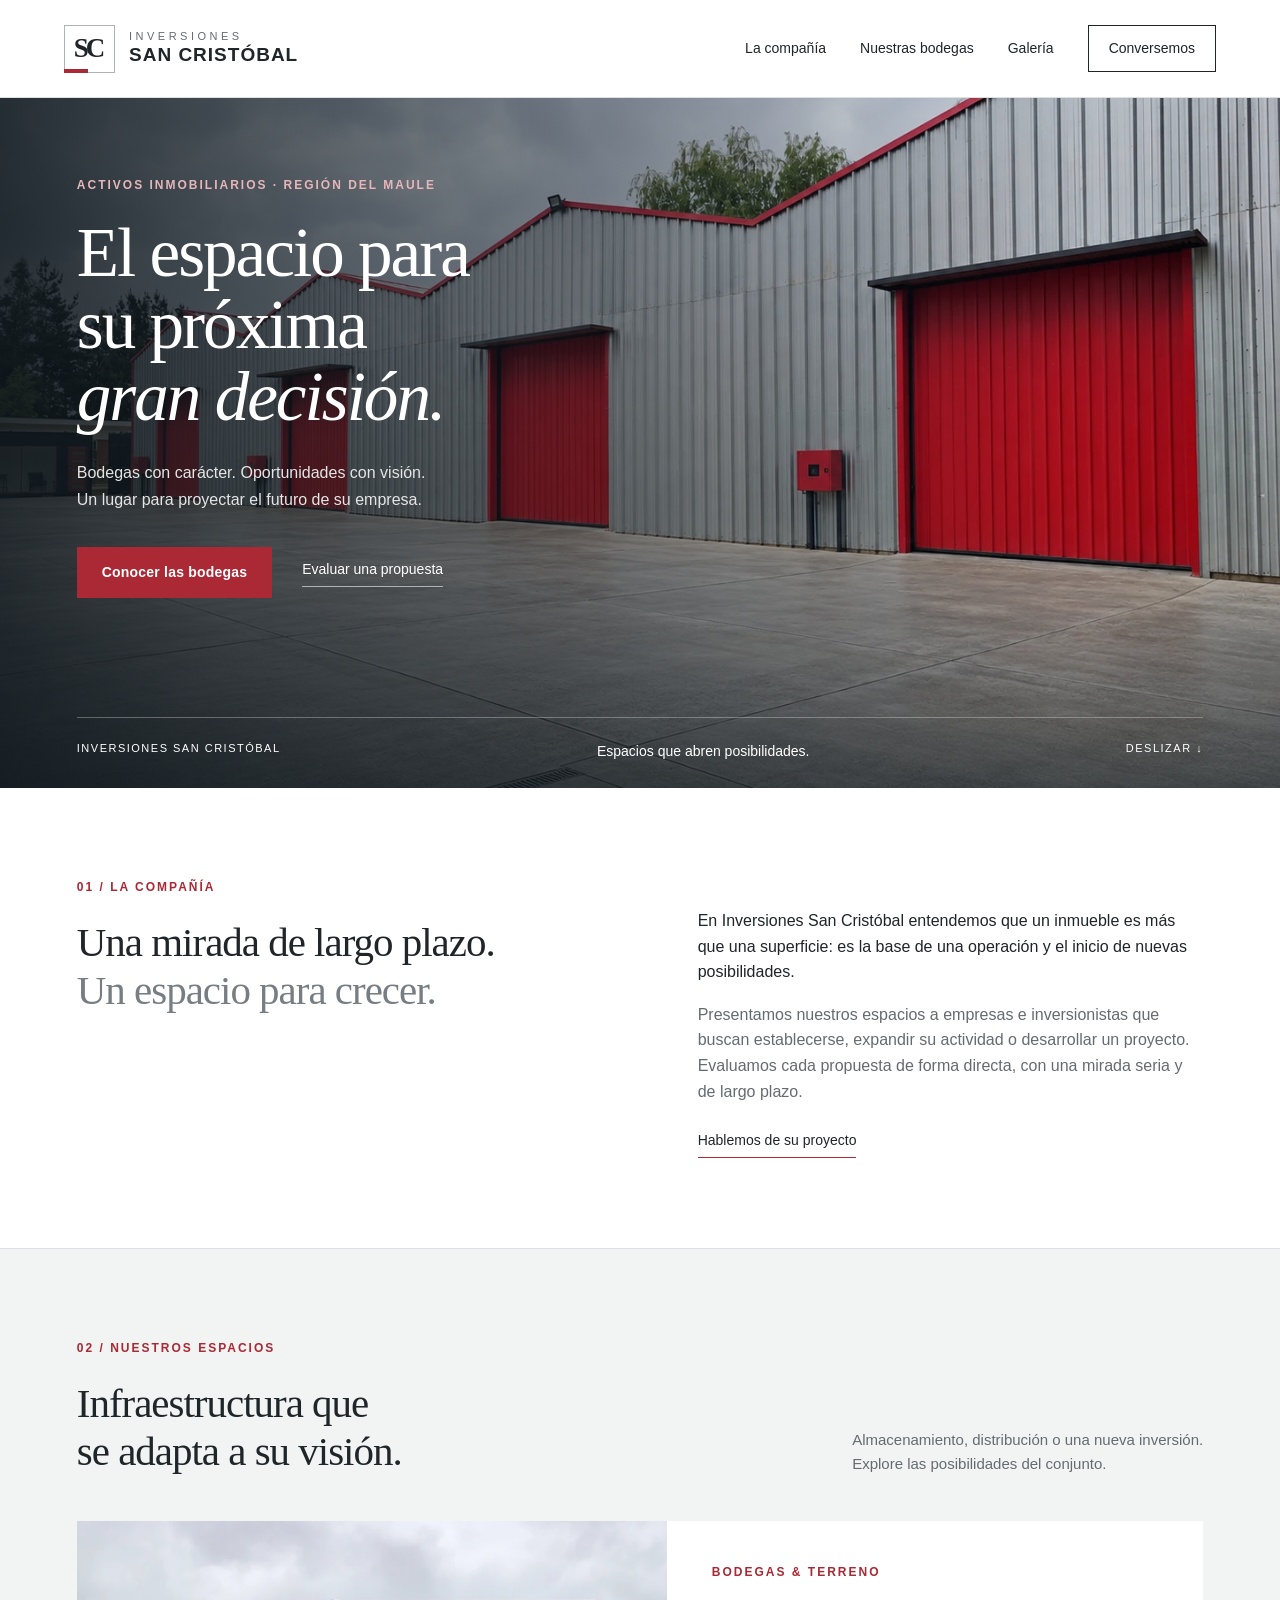
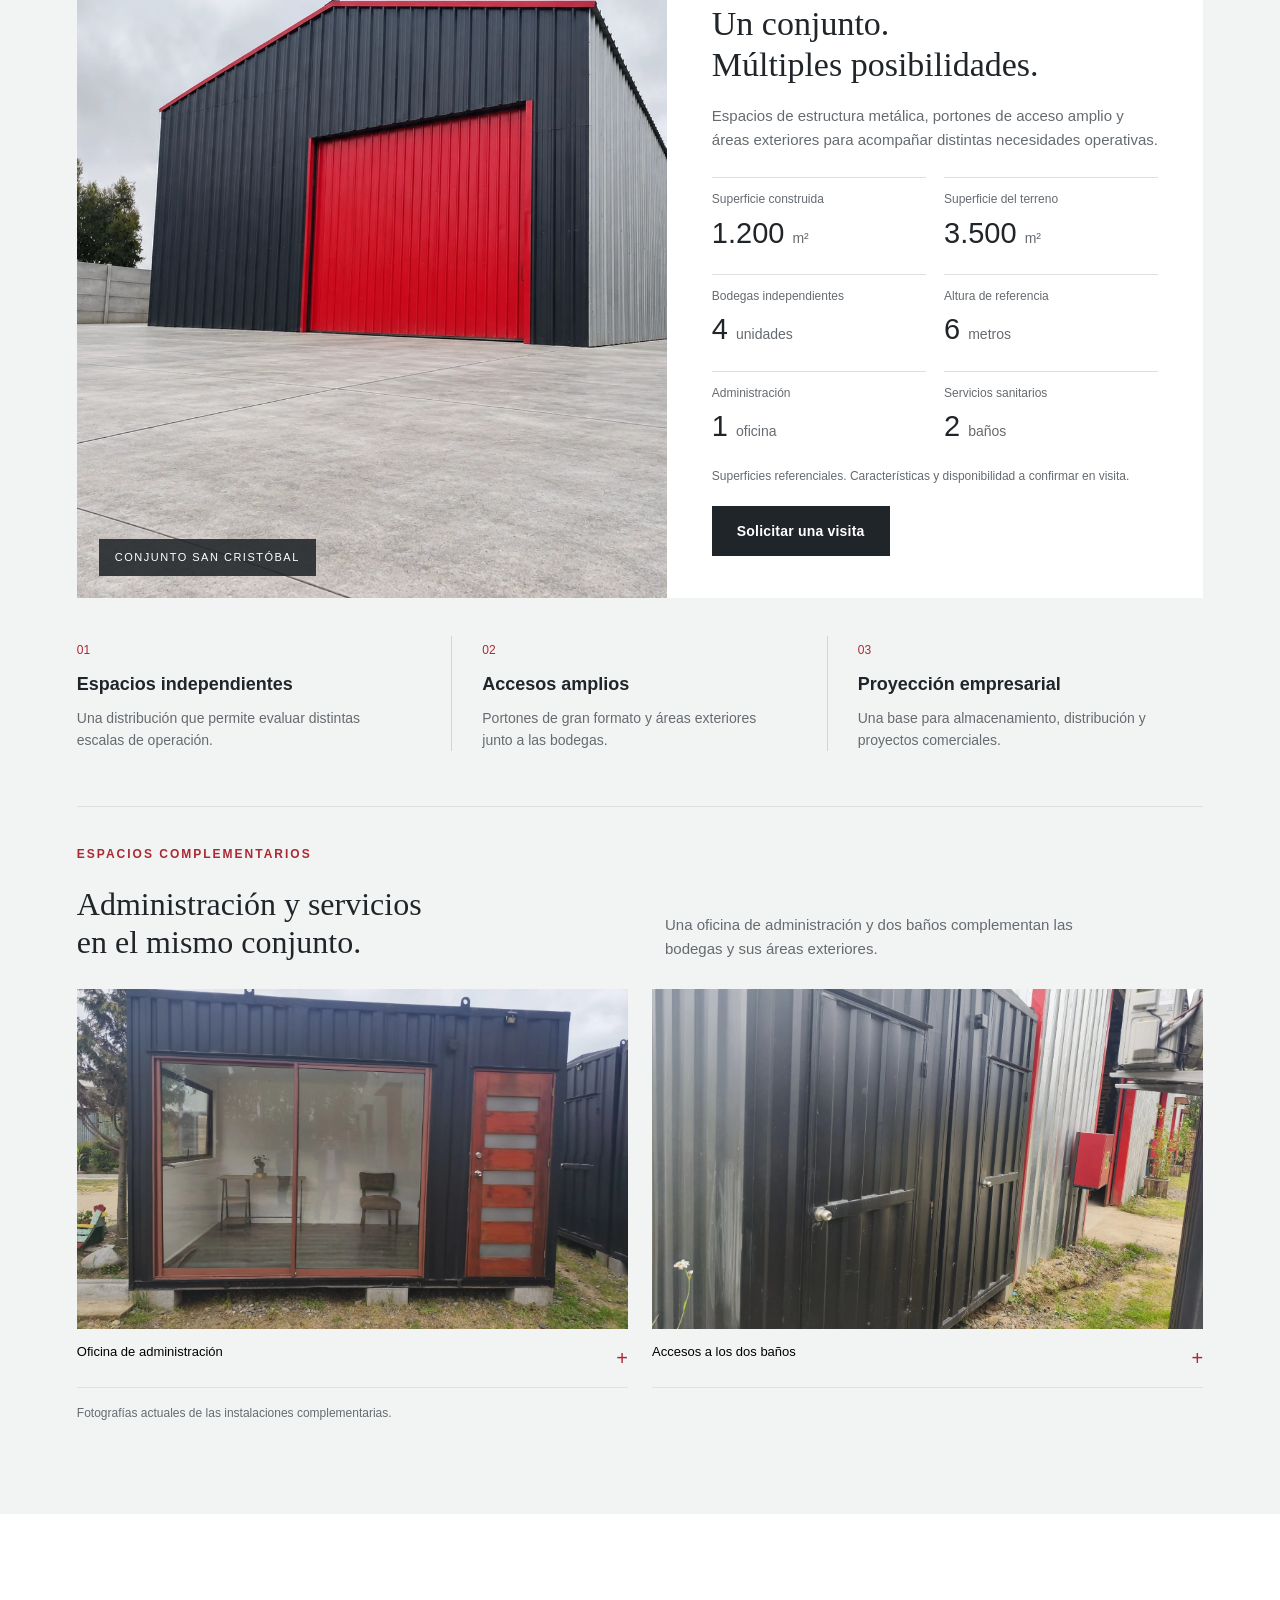
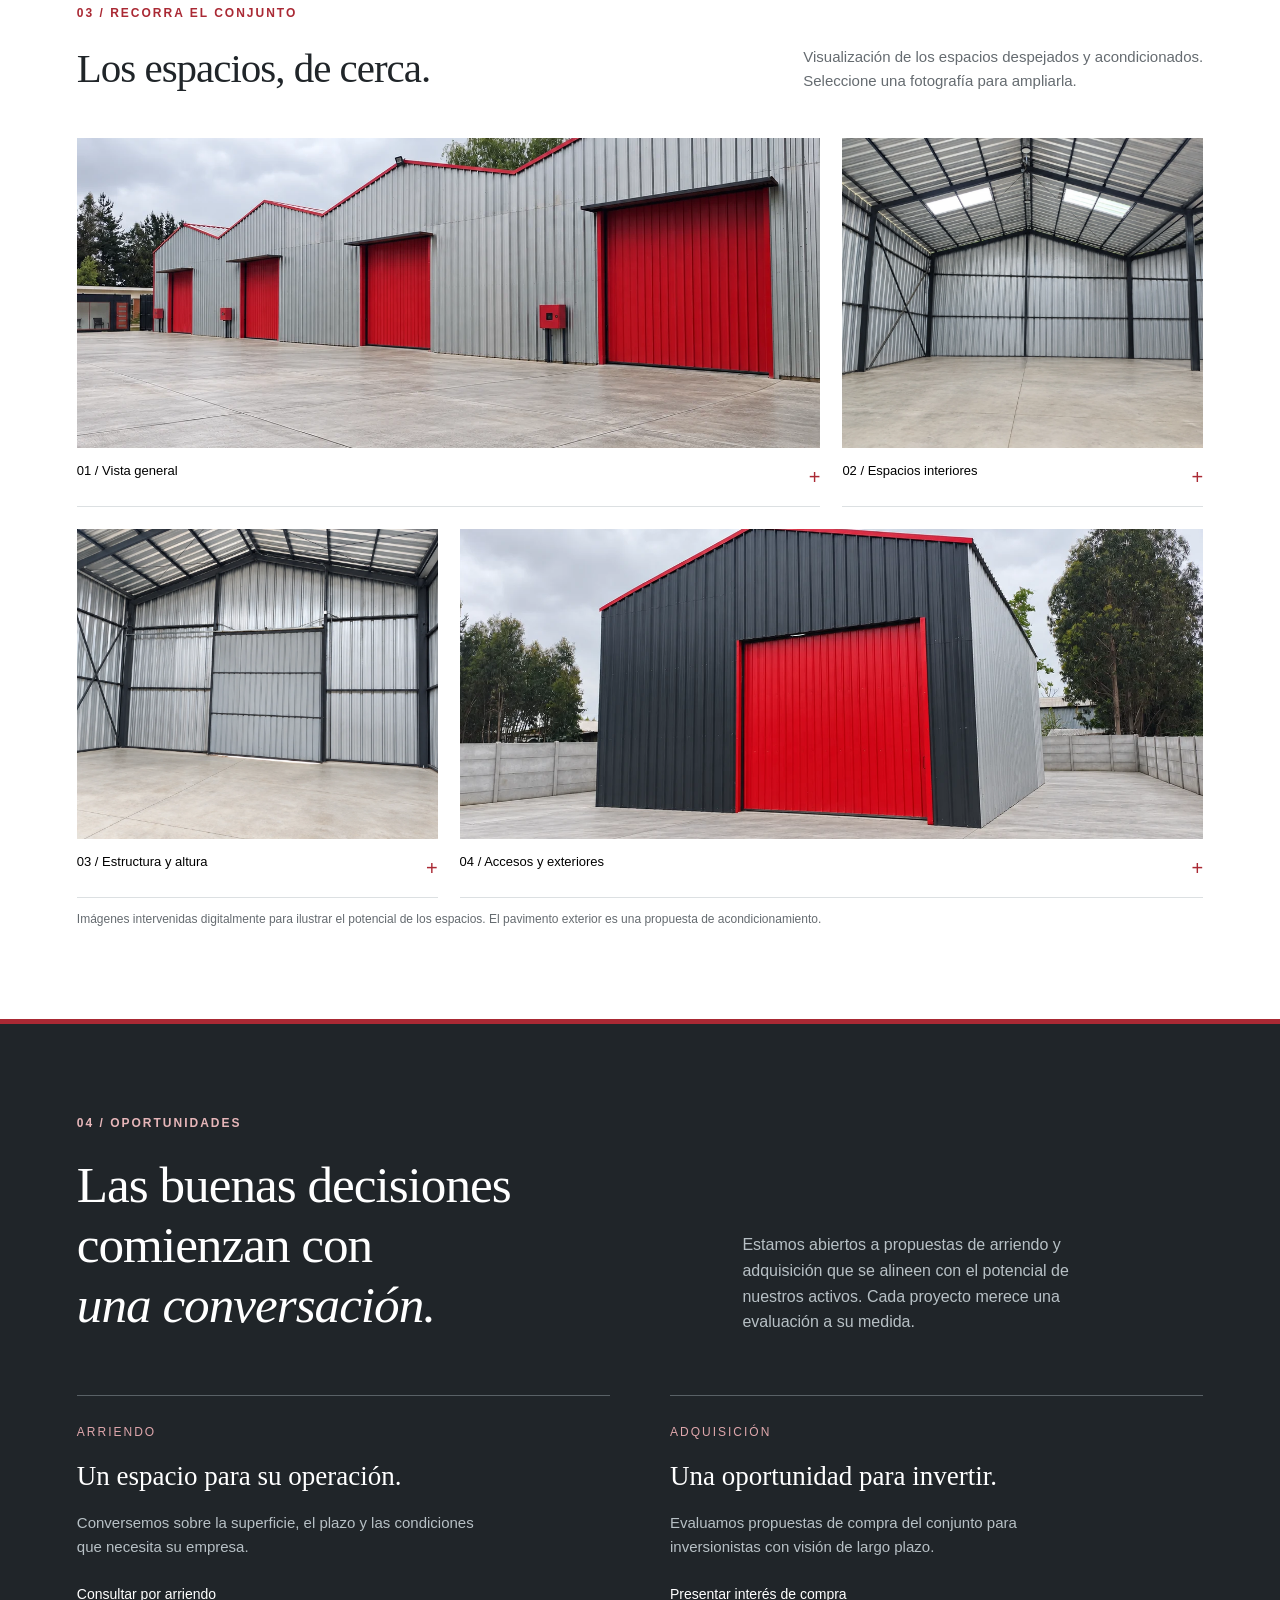
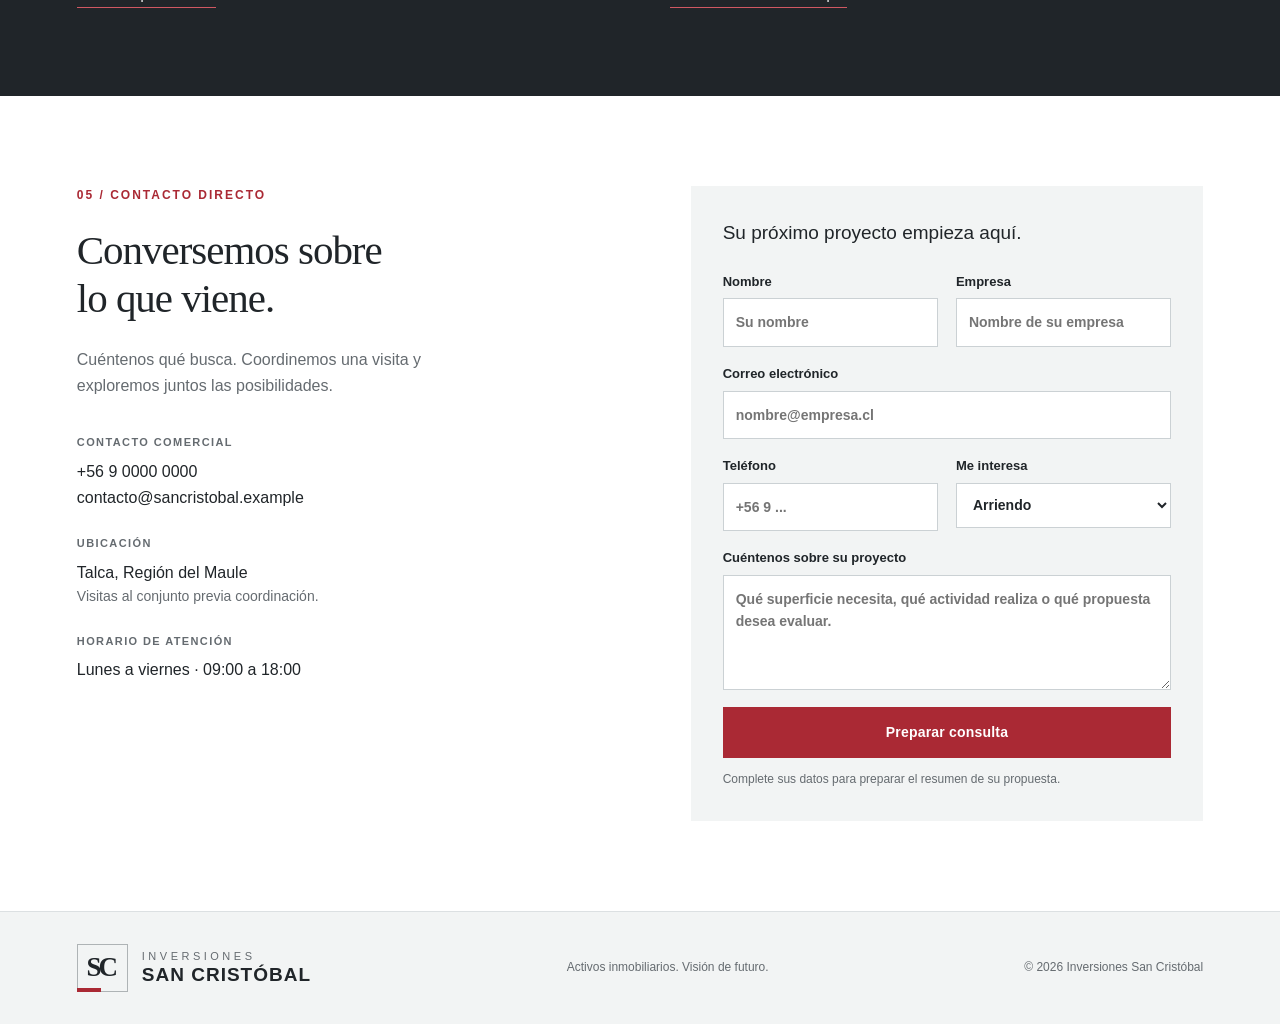
==== index.html @ d2ed6453 "Publicar demo corporativa con bodegas, oficina y baños" ====
<!doctype html>
<html lang="es"><head><meta charset="utf-8"><meta name="viewport" content="width=device-width,initial-scale=1"><title>Inversiones San Cristóbal | Bodegas y activos inmobiliarios</title><meta name="description" content="Espacios para empresas con visión de futuro. Conozca las bodegas de Inversiones San Cristóbal y conversemos sobre su próximo proyecto."><meta name="theme-color" content="#202529"><link rel="icon" type="image/svg+xml" href="data:image/svg+xml,%3Csvg xmlns='http://www.w3.org/2000/svg' viewBox='0 0 32 32'%3E%3Crect width='32' height='32' fill='%23202529'/%3E%3Cpath d='M7 24V11h6v13m6 0V7h6v17' fill='none' stroke='%23bc343e' stroke-width='3'/%3E%3C/svg%3E"><link rel="stylesheet" href="style.css"></head>
<body>
<header><a class="brand" href="#inicio" aria-label="Inversiones San Cristóbal, inicio"><span class="monogram" aria-hidden="true">SC<span></span></span><span class="brand-text"><small>INVERSIONES</small><strong>SAN CRISTÓBAL</strong></span></a><nav aria-label="Navegación principal" id="navigation"><a href="#nosotros">La compañía</a><a href="#bodegas">Nuestras bodegas</a><a href="#galeria">Galería</a><a class="nav-contact" href="#contacto">Conversemos</a></nav><button id="menu" class="menu" aria-expanded="false" aria-controls="navigation" aria-label="Abrir menú">Menú <span>☰</span></button></header>
<main>
<section class="hero" id="inicio"><img class="hero-img" src="assets/229619-acondicionada.webp" alt="Conjunto de bodegas metálicas con amplios portones rojos"><div class="hero-shade"></div><div class="hero-content"><span class="eyebrow light">ACTIVOS INMOBILIARIOS · REGIÓN DEL MAULE</span><h1>El espacio para<br>su próxima<br><em>gran decisión.</em></h1><p>Bodegas con carácter. Oportunidades con visión.<br>Un lugar para proyectar el futuro de su empresa.</p><div class="hero-actions"><a class="button red" href="#bodegas">Conocer las bodegas</a><a class="text-link" href="#contacto">Evaluar una propuesta</a></div></div><div class="hero-bottom"><span>INVERSIONES SAN CRISTÓBAL</span><span>Espacios que abren posibilidades.</span><a href="#nosotros" aria-label="Descubrir la compañía">DESLIZAR ↓</a></div></section>
<section class="intro section" id="nosotros"><div><span class="eyebrow">01 / LA COMPAÑÍA</span><h2>Una mirada de largo plazo.<br><span>Un espacio para crecer.</span></h2></div><div class="intro-copy"><p>En Inversiones San Cristóbal entendemos que un inmueble es más que una superficie: es la base de una operación y el inicio de nuevas posibilidades.</p><p>Presentamos nuestros espacios a empresas e inversionistas que buscan establecerse, expandir su actividad o desarrollar un proyecto. Evaluamos cada propuesta de forma directa, con una mirada seria y de largo plazo.</p><a class="underlined" href="#contacto">Hablemos de su proyecto</a></div></section>
<section class="property section" id="bodegas"><div class="section-top"><div><span class="eyebrow">02 / NUESTROS ESPACIOS</span><h2>Infraestructura que<br>se adapta a su visión.</h2></div><p>Almacenamiento, distribución o una nueva inversión.<br>Explore las posibilidades del conjunto.</p></div><div class="property-layout"><div class="property-photo"><img src="assets/229628-acondicionada.webp" alt="Fachada de bodega independiente con portón rojo" loading="lazy"><span class="photo-tag">CONJUNTO SAN CRISTÓBAL</span></div><div class="property-info"><span class="eyebrow">BODEGAS & TERRENO</span><h3>Un conjunto.<br>Múltiples posibilidades.</h3><p>Espacios de estructura metálica, portones de acceso amplio y áreas exteriores para acompañar distintas necesidades operativas.</p><dl class="specs"><div><dt>Superficie construida</dt><dd>1.200 <small>m²</small></dd></div><div><dt>Superficie del terreno</dt><dd>3.500 <small>m²</small></dd></div><div><dt>Bodegas independientes</dt><dd>4 <small>unidades</small></dd></div><div><dt>Altura de referencia</dt><dd>6 <small>metros</small></dd></div><div><dt>Administración</dt><dd>1 <small>oficina</small></dd></div><div><dt>Servicios sanitarios</dt><dd>2 <small>baños</small></dd></div></dl><p class="fine">Superficies referenciales. Características y disponibilidad a confirmar en visita.</p><a class="button dark" href="#contacto">Solicitar una visita</a></div></div><div class="features"><article><span>01</span><h3>Espacios independientes</h3><p>Una distribución que permite evaluar distintas escalas de operación.</p></article><article><span>02</span><h3>Accesos amplios</h3><p>Portones de gran formato y áreas exteriores junto a las bodegas.</p></article><article><span>03</span><h3>Proyección empresarial</h3><p>Una base para almacenamiento, distribución y proyectos comerciales.</p></article></div><div class="amenities"><div class="amenities-heading"><span class="eyebrow">ESPACIOS COMPLEMENTARIOS</span><h3>Administración y servicios<br>en el mismo conjunto.</h3><p>Una oficina de administración y dos baños complementan las bodegas y sus áreas exteriores.</p></div><div class="amenities-photos"><button class="gallery-item" data-image="oficina-frente" data-caption="Oficina de administración · fotografía actual" aria-label="Ampliar oficina de administración"><img src="assets/oficina-frente.webp" alt="Oficina de administración con frente vidriado y puerta de madera" loading="lazy"><span>Oficina de administración <b>+</b></span></button><button class="gallery-item" data-image="banos-accesos" data-caption="Accesos exteriores a los dos baños · fotografía actual" aria-label="Ampliar accesos a los dos baños"><img src="assets/banos-accesos.webp" alt="Dos puertas de acceso exterior a los baños del conjunto" loading="lazy"><span>Accesos a los dos baños <b>+</b></span></button></div><p class="form-note">Fotografías actuales de las instalaciones complementarias.</p></div></section>
<section class="gallery section" id="galeria"><div class="section-top"><div><span class="eyebrow">03 / RECORRA EL CONJUNTO</span><h2>Los espacios, de cerca.</h2></div><p>Visualización de los espacios despejados y acondicionados.<br>Seleccione una fotografía para ampliarla.</p></div><div class="gallery-grid"><button class="gallery-item wide" data-image="229619" data-caption="Vista general del conjunto" aria-label="Ampliar vista general"><img src="assets/229619-acondicionada.webp" alt="Vista general de las bodegas y su área exterior" loading="lazy"><span>01 / Vista general <b>+</b></span></button><button class="gallery-item" data-image="229610" data-caption="Interior de una bodega" aria-label="Ampliar interior"><img src="assets/229610-acondicionada.webp" alt="Interior de bodega con estructura metálica y piso de hormigón" loading="lazy"><span>02 / Espacios interiores <b>+</b></span></button><button class="gallery-item" data-image="229638" data-caption="Estructura y capacidad interior" aria-label="Ampliar estructura"><img src="assets/229638-acondicionada.webp" alt="Altura y estructura del interior de una bodega" loading="lazy"><span>03 / Estructura y altura <b>+</b></span></button><button class="gallery-item wide" data-image="229626" data-caption="Bodega independiente y su acceso" aria-label="Ampliar fachada"><img src="assets/229626-acondicionada.webp" alt="Bodega independiente con revestimiento grafito y portón rojo" loading="lazy"><span>04 / Accesos y exteriores <b>+</b></span></button></div><p class="form-note">Imágenes intervenidas digitalmente para ilustrar el potencial de los espacios. El pavimento exterior es una propuesta de acondicionamiento.</p></section>
<section class="opportunities section"><span class="eyebrow light">04 / OPORTUNIDADES</span><div class="opportunity-heading"><h2>Las buenas decisiones<br>comienzan con<br><em>una conversación.</em></h2><p>Estamos abiertos a propuestas de arriendo y adquisición que se alineen con el potencial de nuestros activos. Cada proyecto merece una evaluación a su medida.</p></div><div class="paths"><article><span>ARRIENDO</span><h3>Un espacio para su operación.</h3><p>Conversemos sobre la superficie, el plazo y las condiciones que necesita su empresa.</p><a href="#contacto" data-interest="Arriendo">Consultar por arriendo</a></article><article><span>ADQUISICIÓN</span><h3>Una oportunidad para invertir.</h3><p>Evaluamos propuestas de compra del conjunto para inversionistas con visión de largo plazo.</p><a href="#contacto" data-interest="Compra">Presentar interés de compra</a></article></div></section>
<section class="contact section" id="contacto"><div class="contact-copy"><span class="eyebrow">05 / CONTACTO DIRECTO</span><h2>Conversemos sobre<br>lo que viene.</h2><p>Cuéntenos qué busca. Coordinemos una visita y exploremos juntos las posibilidades.</p><div class="contact-details"><div><span>CONTACTO COMERCIAL</span><strong>+56 9 0000 0000</strong><strong>contacto@sancristobal.example</strong></div><div><span>UBICACIÓN</span><strong>Talca, Región del Maule</strong><p>Visitas al conjunto previa coordinación.</p></div><div><span>HORARIO DE ATENCIÓN</span><strong>Lunes a viernes · 09:00 a 18:00</strong></div></div></div><form id="contact-form"><h3>Su próximo proyecto empieza aquí.</h3><div class="field-row"><label>Nombre<input name="nombre" autocomplete="name" placeholder="Su nombre" required></label><label>Empresa<input name="empresa" autocomplete="organization" placeholder="Nombre de su empresa"></label></div><label>Correo electrónico<input type="email" name="correo" autocomplete="email" placeholder="nombre@empresa.cl" required></label><div class="field-row"><label>Teléfono<input name="telefono" type="tel" autocomplete="tel" placeholder="+56 9 ..."></label><label>Me interesa<select name="interes" id="interest"><option>Arriendo</option><option>Compra</option><option>Coordinar una visita</option><option>Otra consulta</option></select></label></div><label>Cuéntenos sobre su proyecto<textarea name="mensaje" rows="4" placeholder="Qué superficie necesita, qué actividad realiza o qué propuesta desea evaluar." required></textarea></label><button class="button red" type="submit">Preparar consulta</button><p class="form-note">Complete sus datos para preparar el resumen de su propuesta.</p></form></section>
</main>
<footer><a class="brand" href="#inicio"><span class="monogram" aria-hidden="true">SC<span></span></span><span class="brand-text"><small>INVERSIONES</small><strong>SAN CRISTÓBAL</strong></span></a><p>Activos inmobiliarios. Visión de futuro.</p><span>© 2026 Inversiones San Cristóbal</span></footer>
<dialog id="lightbox" class="lightbox"><button class="close" aria-label="Cerrar fotografía">×</button><img alt=""><div class="lightbox-bar"><button id="prev" aria-label="Fotografía anterior">Anterior</button><p></p><button id="next" aria-label="Fotografía siguiente">Siguiente</button></div></dialog>
<dialog id="proposal" class="proposal"><button class="close" aria-label="Cerrar resumen">×</button><span class="eyebrow">RESUMEN DE CONSULTA</span><h2>Su propuesta,<br>lista para revisar.</h2><pre id="summary"></pre><p>Esta es una demostración. La consulta no se ha enviado y los datos de contacto son de muestra.</p><button class="button dark" id="copy">Copiar resumen</button><span id="copy-status" role="status"></span></dialog>
<script src="app.js"></script></body></html>
---- style.css ----
:root{--ink:#202529;--muted:#656b70;--red:#aa2934;--line:#dce0e2;--paper:#f2f4f4;--white:#fff}*{box-sizing:border-box}html{scroll-behavior:smooth;scroll-padding-top:95px}body{margin:0;color:var(--ink);font-family:Arial,Helvetica,sans-serif;font-size:16px;line-height:1.6}a{color:inherit;text-decoration:none}button,input,select,textarea{font:inherit}button,a,input,textarea,select{-webkit-tap-highlight-color:transparent}button{cursor:pointer}a:focus-visible,button:focus-visible{outline:3px solid #d64a55;outline-offset:5px}header{height:98px;padding:0 5%;display:flex;align-items:center;justify-content:space-between;background:white;border-bottom:1px solid var(--line)}.brand{display:flex;align-items:center;gap:14px;width:max-content}.monogram{position:relative;display:flex;align-items:center;justify-content:center;width:51px;height:48px;font-family:Georgia,serif;font-size:27px;font-weight:bold;letter-spacing:-3px;border:1px solid #aeb3b5;padding-right:3px}.monogram span{position:absolute;bottom:-1px;left:-1px;height:4px;width:24px;background:var(--red)}.brand-text{display:flex;flex-direction:column;line-height:1.3}.brand-text small{font-size:11px;letter-spacing:3.5px;color:var(--muted)}.brand-text strong{font-size:19px;letter-spacing:1px}nav{display:flex;align-items:center;gap:34px;font-size:14px}nav a:hover{color:var(--red)}.nav-contact{border:1px solid var(--ink);padding:11px 20px}.menu{display:none}.hero{height:690px;position:relative;color:white;isolation:isolate;overflow:hidden}.hero-img{position:absolute;inset:0;width:100%;height:100%;object-fit:cover;object-position:50% 55%;z-index:-3}.hero-shade{position:absolute;inset:0;background:linear-gradient(90deg,rgba(14,22,27,.88),rgba(14,22,27,.5) 44%,rgba(14,22,27,.08) 83%),linear-gradient(0deg,rgba(14,22,27,.65),transparent 35%);z-index:-2}.hero-content{padding:78px 6%}.eyebrow{display:block;font-size:12px;letter-spacing:2px;font-weight:700;color:var(--red);margin-bottom:22px}.eyebrow.light{color:#e6b6b9}h1,h2,h3,p{margin:0}h1{font-family:Georgia,'Times New Roman',serif;font-size:clamp(48px,5.4vw,79px);font-weight:400;letter-spacing:-2px;line-height:1.04}h1 em,h2 em{font-weight:400;font-style:italic}h1 em{color:#fff} .hero-content p{margin-top:26px;color:#e4e5e5;line-height:1.7}.hero-actions{display:flex;align-items:center;gap:30px;margin-top:34px}.button{display:inline-flex;align-items:center;justify-content:center;padding:14px 25px;min-height:50px;font-size:14px;font-weight:600;letter-spacing:.2px;border:0;transition:background .2s}.red{background:var(--red);color:white}.red:hover{background:#89212b}.dark{background:var(--ink);color:white}.dark:hover{background:#3c454a}.text-link{font-size:14px;border-bottom:1px solid #afb1b2;padding-bottom:5px}.hero-bottom{position:absolute;bottom:26px;left:6%;right:6%;display:flex;justify-content:space-between;gap:20px;padding-top:22px;border-top:1px solid #ffffff4a;font-size:11px;letter-spacing:1.5px}.hero-bottom span:nth-child(2){font-size:14px;letter-spacing:0}.section{padding:90px 6%}h2{font-family:Georgia,'Times New Roman',serif;font-weight:400;font-size:clamp(33px,3.2vw,49px);line-height:1.17;letter-spacing:-1px}h2 span{color:#777e83}.intro{display:grid;grid-template-columns:1.05fr 1fr;gap:8%;border-bottom:1px solid var(--line)}.intro-copy{padding-top:30px}.intro-copy p+p{margin-top:17px;color:var(--muted)}.underlined{display:inline-block;border-bottom:1px solid var(--red);margin-top:25px;font-size:14px;padding-bottom:5px}.property{background:var(--paper)}.section-top{display:flex;justify-content:space-between;gap:35px;align-items:end;margin-bottom:45px}.section-top>p{font-size:15px;color:var(--muted)}.property-layout{display:grid;grid-template-columns:1.1fr 1fr;background:white}.property-photo{position:relative;min-height:565px}.property-photo img{height:100%;width:100%;position:absolute;object-fit:cover;object-position:58% center}.photo-tag{position:absolute;bottom:22px;left:22px;background:#202529df;color:white;font-size:11px;letter-spacing:1.5px;padding:10px 16px}.property-info{padding:42px 45px}.property-info h3{font-family:Georgia,serif;font-size:34px;line-height:1.2;font-weight:400}.property-info>p{font-size:15px;color:var(--muted);margin-top:19px}.specs{display:grid;grid-template-columns:1fr 1fr;gap:21px 18px;margin:25px 0 0}.specs div{border-top:1px solid var(--line);padding-top:12px}.specs dt{font-size:12px;color:var(--muted)}.specs dd{margin:3px 0 0;font-size:29px;font-weight:400;line-height:1.4}.specs small{font-size:14px;color:var(--muted)}.property-info .fine{font-size:12px;margin:20px 0}.features{display:grid;grid-template-columns:repeat(3,1fr);margin-top:38px}.features article{padding:0 30px;border-right:1px solid #cfd4d6}.features article:first-child{padding-left:0}.features article:last-child{border:0}.features span{font-size:12px;color:var(--red)}.features h3{font-size:18px;margin:8px 0}.features p{color:var(--muted);font-size:14px;max-width:300px}.gallery-grid{display:grid;grid-template-columns:1fr 1fr 1fr;gap:22px}.gallery-item{border:0;background:none;padding:0;text-align:left;min-width:0}.gallery-item.wide{grid-column:span 2}.gallery-item img{width:100%;height:310px;object-fit:cover;display:block;transition:filter .25s}.gallery-item:hover img{filter:brightness(.84)}.gallery-item span{display:flex;justify-content:space-between;padding:13px 0;border-bottom:1px solid var(--line);font-size:13px}.gallery-item b{font-size:20px;color:var(--red);font-weight:400}.opportunities{background:var(--ink);color:white;border-top:5px solid var(--red)}.opportunity-heading{display:grid;grid-template-columns:1.2fr 1fr;gap:10%;align-items:end}.opportunity-heading>p{color:#b7c0c5;max-width:390px}.opportunity-heading h2{font-size:clamp(37px,4vw,57px)}.paths{display:grid;grid-template-columns:1fr 1fr;gap:60px;margin-top:60px}.paths article{border-top:1px solid #596166;padding-top:22px}.paths span{font-size:12px;letter-spacing:2px;color:#dfa7ac}.paths h3{font-family:Georgia,serif;font-weight:400;font-size:27px;margin-top:12px}.paths p{font-size:15px;color:#b7c0c5;max-width:420px;margin:12px 0 22px}.paths a{font-size:14px;border-bottom:1px solid #cf5862;padding-bottom:5px}.contact{display:grid;grid-template-columns:1fr 1fr;gap:9%}.contact-copy>p{color:var(--muted);margin-top:24px;max-width:350px}.contact-details{margin-top:36px;display:grid;gap:25px}.contact-details span{display:block;font-size:11px;font-weight:600;letter-spacing:1.4px;color:var(--muted);margin-bottom:7px}.contact-details strong{display:block;font-size:16px;font-weight:500;overflow-wrap:anywhere}.contact-details p{font-size:14px;color:var(--muted)}form{padding:32px;background:var(--paper);align-self:start}form h3{font-size:19px;font-weight:500;margin-bottom:23px}.field-row{display:grid;grid-template-columns:1fr 1fr;gap:18px}label{display:block;font-size:13px;font-weight:600;margin-bottom:17px}input,select,textarea{display:block;width:100%;padding:12px;margin-top:6px;border:1px solid #cbd1d4;border-radius:0;background:white;color:var(--ink);font-size:14px;min-height:45px}textarea{resize:vertical}input:focus,textarea:focus,select:focus{outline:2px solid var(--red);outline-offset:1px}form .button{width:100%}.form-note{font-size:12px;color:var(--muted);margin-top:12px}footer{background:var(--paper);padding:32px 6%;display:flex;align-items:center;justify-content:space-between;gap:25px;border-top:1px solid var(--line)}footer p,footer>span{font-size:12px;color:var(--muted)}dialog{border:0;padding:0;max-width:90vw;max-height:90dvh}dialog::backdrop{background:#10171be8}.close{position:absolute;top:12px;right:12px;background:white;border:0;width:44px;height:44px;font-size:30px;line-height:1;z-index:2}.lightbox{background:var(--ink);color:white;width:1050px}.lightbox>img{display:block;width:100%;height:min(70dvh,750px);object-fit:contain}.lightbox-bar{display:flex;justify-content:space-between;align-items:center;padding:14px 20px;gap:15px}.lightbox-bar button{background:transparent;border:1px solid #7e8589;color:white;font-size:14px;padding:9px 14px}.lightbox-bar p{font-size:14px;text-align:center}.proposal{width:600px;padding:40px}.proposal h2{font-size:34px}.proposal pre{white-space:pre-wrap;overflow-wrap:anywhere;font-family:inherit;font-size:15px;background:var(--paper);padding:18px;max-height:32dvh;overflow:auto}.proposal>p{font-size:14px;color:var(--muted);margin-bottom:20px}.proposal #copy-status{display:block;font-size:14px;margin-top:10px}@media(min-width:1700px){.section{padding-left:max(6%,calc((100vw - 1500px)/2));padding-right:max(6%,calc((100vw - 1500px)/2))}}@media(max-width:950px){header{height:82px}nav{gap:19px}nav a{font-size:12px}.hero{height:650px}.property-info{padding:30px}.contact{gap:5%}form{padding:25px}footer{flex-wrap:wrap}.brand-text strong{font-size:17px}.property-photo{min-height:600px}}@media(max-width:700px){html{scroll-padding-top:70px}header{height:78px;padding:0 6%;position:relative;z-index:10}.monogram{width:40px;height:40px;font-size:23px}.brand{gap:10px}.brand-text small{font-size:9px;letter-spacing:2.7px}.brand-text strong{font-size:14px;letter-spacing:.7px}.menu{display:block;border:0;background:none;font-size:12px;padding:12px 0 12px 12px}.menu span{font-size:18px;margin-left:6px}nav{display:none;position:absolute;top:78px;left:0;right:0;background:white;box-shadow:0 15px 30px #0002;padding:22px 6%;flex-direction:column;align-items:stretch;gap:14px}nav.open{display:flex}nav a{font-size:15px;padding:8px 0}nav .nav-contact{text-align:center;padding:10px}.hero{height:640px}.hero-content{padding-top:65px}.hero-img{object-position:64% center}.hero-shade{background:linear-gradient(90deg,#111a20d9,#111a2070),linear-gradient(0deg,#111a20bd,transparent 40%)}h1{font-size:52px;letter-spacing:-1.5px}.hero .eyebrow{font-size:10px;letter-spacing:1.3px}.hero-content p{font-size:15px;max-width:290px}.hero-actions{flex-direction:column;align-items:flex-start;gap:22px;margin-top:28px}.hero-bottom{bottom:21px;align-items:center}.hero-bottom span:first-child{font-size:9px;letter-spacing:1px}.hero-bottom span:nth-child(2){display:none}.hero-bottom a{font-size:9px}.section{padding:58px 6%}.eyebrow{font-size:10px;letter-spacing:1.5px;margin-bottom:18px}h2{font-size:34px}.intro{grid-template-columns:1fr;gap:15px}.intro-copy{padding-top:10px}.section-top{display:block;margin-bottom:30px}.section-top>p{margin-top:20px;font-size:14px}.property-layout{grid-template-columns:1fr}.property-photo{min-height:340px}.property-info{padding:29px 24px}.property-info h3{font-size:31px}.features{grid-template-columns:1fr;gap:22px;margin-top:29px}.features article,.features article:first-child{border-right:0;border-bottom:1px solid var(--line);padding:0 0 20px}.features p{max-width:none}.gallery-grid{grid-template-columns:1fr 1fr;gap:20px 14px}.gallery-item.wide{grid-column:span 2}.gallery-item img{height:210px}.gallery-item.wide img{height:260px}.gallery-item span{font-size:11px;align-items:center}.opportunity-heading{grid-template-columns:1fr;gap:25px}.opportunity-heading h2{font-size:40px}.opportunity-heading>p{font-size:15px}.paths{grid-template-columns:1fr;gap:30px;margin-top:36px}.paths h3{font-size:25px}.contact{grid-template-columns:1fr;gap:35px}.contact-copy>p{max-width:none}form{padding:24px 20px}.field-row{grid-template-columns:1fr;gap:0}footer{display:block;padding:30px 6%}footer p{margin:22px 0 8px}.lightbox-bar{padding:12px 10px;gap:10px}.lightbox-bar p{font-size:11px}.lightbox-bar button{font-size:12px;padding:8px}.proposal{padding:30px 22px}.proposal h2{font-size:28px}}@media(prefers-reduced-motion:reduce){html{scroll-behavior:auto}*{transition:none!important}}

.amenities{margin-top:55px;border-top:1px solid var(--line);padding-top:38px}.amenities-heading{display:grid;grid-template-columns:1fr 1fr;gap:12px 50px;align-items:end}.amenities-heading .eyebrow{grid-column:1/-1;margin-bottom:8px}.amenities-heading h3{font-family:Georgia,serif;font-size:32px;line-height:1.2;font-weight:400}.amenities-heading p{color:var(--muted);font-size:15px;max-width:420px}.amenities-photos{display:grid;grid-template-columns:1fr 1fr;gap:24px;margin-top:28px}.amenities-photos img{height:340px;object-position:center}.amenities .form-note{margin-top:16px}@media(max-width:700px){.amenities{margin-top:34px;padding-top:28px}.amenities-heading{grid-template-columns:1fr;gap:16px}.amenities-heading h3{font-size:29px}.amenities-photos{grid-template-columns:1fr;gap:24px}.amenities-photos img{height:260px}}
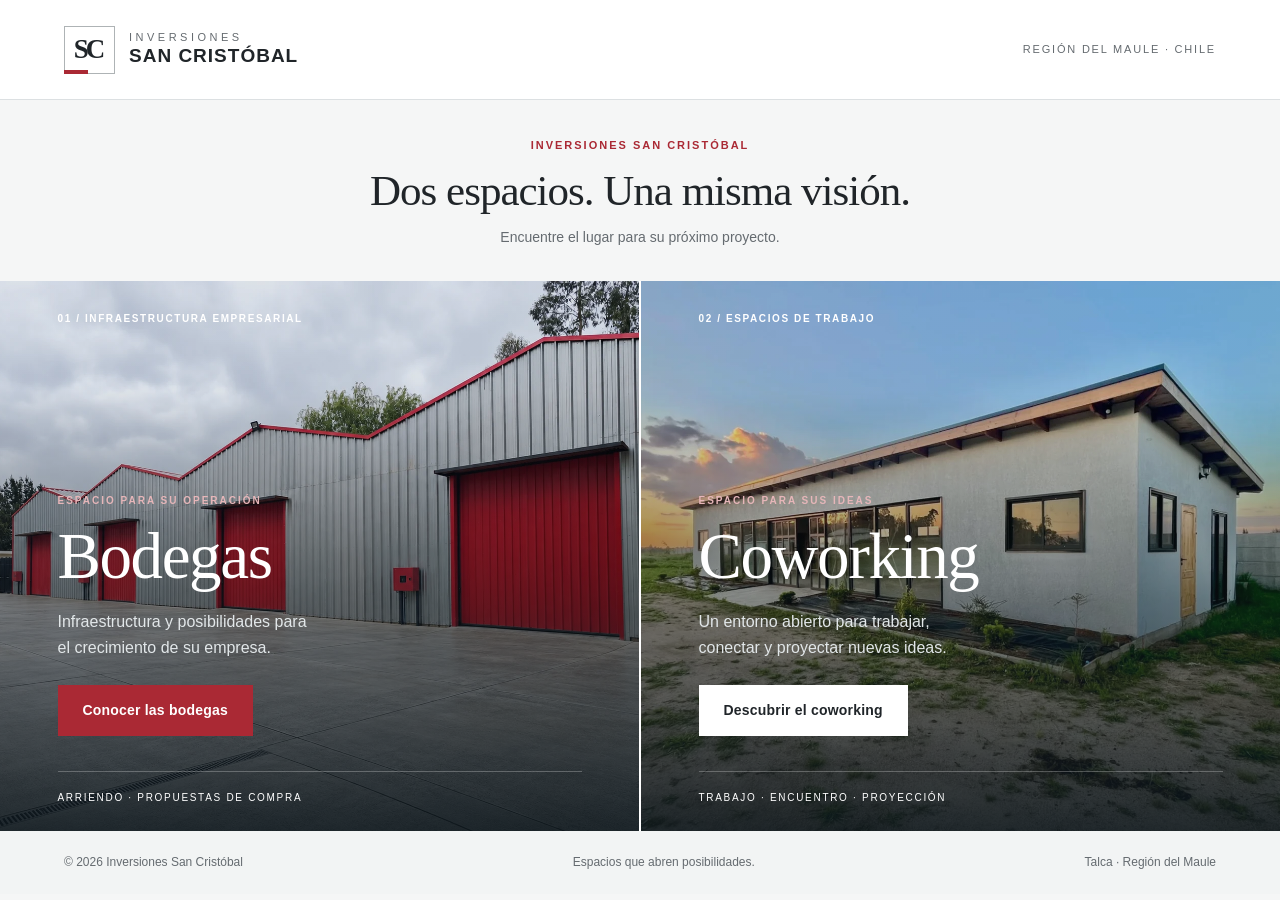
==== commit c9595357: "Añadir portada corporativa dividida y página de coworking" ====
--- a/index.html
+++ b/index.html
@@ -1,16 +1 @@
-<!doctype html>
-<html lang="es"><head><meta charset="utf-8"><meta name="viewport" content="width=device-width,initial-scale=1"><title>Inversiones San Cristóbal | Bodegas y activos inmobiliarios</title><meta name="description" content="Espacios para empresas con visión de futuro. Conozca las bodegas de Inversiones San Cristóbal y conversemos sobre su próximo proyecto."><meta name="theme-color" content="#202529"><link rel="icon" type="image/svg+xml" href="data:image/svg+xml,%3Csvg xmlns='http://www.w3.org/2000/svg' viewBox='0 0 32 32'%3E%3Crect width='32' height='32' fill='%23202529'/%3E%3Cpath d='M7 24V11h6v13m6 0V7h6v17' fill='none' stroke='%23bc343e' stroke-width='3'/%3E%3C/svg%3E"><link rel="stylesheet" href="style.css"></head>
-<body>
-<header><a class="brand" href="#inicio" aria-label="Inversiones San Cristóbal, inicio"><span class="monogram" aria-hidden="true">SC<span></span></span><span class="brand-text"><small>INVERSIONES</small><strong>SAN CRISTÓBAL</strong></span></a><nav aria-label="Navegación principal" id="navigation"><a href="#nosotros">La compañía</a><a href="#bodegas">Nuestras bodegas</a><a href="#galeria">Galería</a><a class="nav-contact" href="#contacto">Conversemos</a></nav><button id="menu" class="menu" aria-expanded="false" aria-controls="navigation" aria-label="Abrir menú">Menú <span>☰</span></button></header>
-<main>
-<section class="hero" id="inicio"><img class="hero-img" src="assets/229619-acondicionada.webp" alt="Conjunto de bodegas metálicas con amplios portones rojos"><div class="hero-shade"></div><div class="hero-content"><span class="eyebrow light">ACTIVOS INMOBILIARIOS · REGIÓN DEL MAULE</span><h1>El espacio para<br>su próxima<br><em>gran decisión.</em></h1><p>Bodegas con carácter. Oportunidades con visión.<br>Un lugar para proyectar el futuro de su empresa.</p><div class="hero-actions"><a class="button red" href="#bodegas">Conocer las bodegas</a><a class="text-link" href="#contacto">Evaluar una propuesta</a></div></div><div class="hero-bottom"><span>INVERSIONES SAN CRISTÓBAL</span><span>Espacios que abren posibilidades.</span><a href="#nosotros" aria-label="Descubrir la compañía">DESLIZAR ↓</a></div></section>
-<section class="intro section" id="nosotros"><div><span class="eyebrow">01 / LA COMPAÑÍA</span><h2>Una mirada de largo plazo.<br><span>Un espacio para crecer.</span></h2></div><div class="intro-copy"><p>En Inversiones San Cristóbal entendemos que un inmueble es más que una superficie: es la base de una operación y el inicio de nuevas posibilidades.</p><p>Presentamos nuestros espacios a empresas e inversionistas que buscan establecerse, expandir su actividad o desarrollar un proyecto. Evaluamos cada propuesta de forma directa, con una mirada seria y de largo plazo.</p><a class="underlined" href="#contacto">Hablemos de su proyecto</a></div></section>
-<section class="property section" id="bodegas"><div class="section-top"><div><span class="eyebrow">02 / NUESTROS ESPACIOS</span><h2>Infraestructura que<br>se adapta a su visión.</h2></div><p>Almacenamiento, distribución o una nueva inversión.<br>Explore las posibilidades del conjunto.</p></div><div class="property-layout"><div class="property-photo"><img src="assets/229628-acondicionada.webp" alt="Fachada de bodega independiente con portón rojo" loading="lazy"><span class="photo-tag">CONJUNTO SAN CRISTÓBAL</span></div><div class="property-info"><span class="eyebrow">BODEGAS & TERRENO</span><h3>Un conjunto.<br>Múltiples posibilidades.</h3><p>Espacios de estructura metálica, portones de acceso amplio y áreas exteriores para acompañar distintas necesidades operativas.</p><dl class="specs"><div><dt>Superficie construida</dt><dd>1.200 <small>m²</small></dd></div><div><dt>Superficie del terreno</dt><dd>3.500 <small>m²</small></dd></div><div><dt>Bodegas independientes</dt><dd>4 <small>unidades</small></dd></div><div><dt>Altura de referencia</dt><dd>6 <small>metros</small></dd></div><div><dt>Administración</dt><dd>1 <small>oficina</small></dd></div><div><dt>Servicios sanitarios</dt><dd>2 <small>baños</small></dd></div></dl><p class="fine">Superficies referenciales. Características y disponibilidad a confirmar en visita.</p><a class="button dark" href="#contacto">Solicitar una visita</a></div></div><div class="features"><article><span>01</span><h3>Espacios independientes</h3><p>Una distribución que permite evaluar distintas escalas de operación.</p></article><article><span>02</span><h3>Accesos amplios</h3><p>Portones de gran formato y áreas exteriores junto a las bodegas.</p></article><article><span>03</span><h3>Proyección empresarial</h3><p>Una base para almacenamiento, distribución y proyectos comerciales.</p></article></div><div class="amenities"><div class="amenities-heading"><span class="eyebrow">ESPACIOS COMPLEMENTARIOS</span><h3>Administración y servicios<br>en el mismo conjunto.</h3><p>Una oficina de administración y dos baños complementan las bodegas y sus áreas exteriores.</p></div><div class="amenities-photos"><button class="gallery-item" data-image="oficina-frente" data-caption="Oficina de administración · fotografía actual" aria-label="Ampliar oficina de administración"><img src="assets/oficina-frente.webp" alt="Oficina de administración con frente vidriado y puerta de madera" loading="lazy"><span>Oficina de administración <b>+</b></span></button><button class="gallery-item" data-image="banos-accesos" data-caption="Accesos exteriores a los dos baños · fotografía actual" aria-label="Ampliar accesos a los dos baños"><img src="assets/banos-accesos.webp" alt="Dos puertas de acceso exterior a los baños del conjunto" loading="lazy"><span>Accesos a los dos baños <b>+</b></span></button></div><p class="form-note">Fotografías actuales de las instalaciones complementarias.</p></div></section>
-<section class="gallery section" id="galeria"><div class="section-top"><div><span class="eyebrow">03 / RECORRA EL CONJUNTO</span><h2>Los espacios, de cerca.</h2></div><p>Visualización de los espacios despejados y acondicionados.<br>Seleccione una fotografía para ampliarla.</p></div><div class="gallery-grid"><button class="gallery-item wide" data-image="229619" data-caption="Vista general del conjunto" aria-label="Ampliar vista general"><img src="assets/229619-acondicionada.webp" alt="Vista general de las bodegas y su área exterior" loading="lazy"><span>01 / Vista general <b>+</b></span></button><button class="gallery-item" data-image="229610" data-caption="Interior de una bodega" aria-label="Ampliar interior"><img src="assets/229610-acondicionada.webp" alt="Interior de bodega con estructura metálica y piso de hormigón" loading="lazy"><span>02 / Espacios interiores <b>+</b></span></button><button class="gallery-item" data-image="229638" data-caption="Estructura y capacidad interior" aria-label="Ampliar estructura"><img src="assets/229638-acondicionada.webp" alt="Altura y estructura del interior de una bodega" loading="lazy"><span>03 / Estructura y altura <b>+</b></span></button><button class="gallery-item wide" data-image="229626" data-caption="Bodega independiente y su acceso" aria-label="Ampliar fachada"><img src="assets/229626-acondicionada.webp" alt="Bodega independiente con revestimiento grafito y portón rojo" loading="lazy"><span>04 / Accesos y exteriores <b>+</b></span></button></div><p class="form-note">Imágenes intervenidas digitalmente para ilustrar el potencial de los espacios. El pavimento exterior es una propuesta de acondicionamiento.</p></section>
-<section class="opportunities section"><span class="eyebrow light">04 / OPORTUNIDADES</span><div class="opportunity-heading"><h2>Las buenas decisiones<br>comienzan con<br><em>una conversación.</em></h2><p>Estamos abiertos a propuestas de arriendo y adquisición que se alineen con el potencial de nuestros activos. Cada proyecto merece una evaluación a su medida.</p></div><div class="paths"><article><span>ARRIENDO</span><h3>Un espacio para su operación.</h3><p>Conversemos sobre la superficie, el plazo y las condiciones que necesita su empresa.</p><a href="#contacto" data-interest="Arriendo">Consultar por arriendo</a></article><article><span>ADQUISICIÓN</span><h3>Una oportunidad para invertir.</h3><p>Evaluamos propuestas de compra del conjunto para inversionistas con visión de largo plazo.</p><a href="#contacto" data-interest="Compra">Presentar interés de compra</a></article></div></section>
-<section class="contact section" id="contacto"><div class="contact-copy"><span class="eyebrow">05 / CONTACTO DIRECTO</span><h2>Conversemos sobre<br>lo que viene.</h2><p>Cuéntenos qué busca. Coordinemos una visita y exploremos juntos las posibilidades.</p><div class="contact-details"><div><span>CONTACTO COMERCIAL</span><strong>+56 9 0000 0000</strong><strong>contacto@sancristobal.example</strong></div><div><span>UBICACIÓN</span><strong>Talca, Región del Maule</strong><p>Visitas al conjunto previa coordinación.</p></div><div><span>HORARIO DE ATENCIÓN</span><strong>Lunes a viernes · 09:00 a 18:00</strong></div></div></div><form id="contact-form"><h3>Su próximo proyecto empieza aquí.</h3><div class="field-row"><label>Nombre<input name="nombre" autocomplete="name" placeholder="Su nombre" required></label><label>Empresa<input name="empresa" autocomplete="organization" placeholder="Nombre de su empresa"></label></div><label>Correo electrónico<input type="email" name="correo" autocomplete="email" placeholder="nombre@empresa.cl" required></label><div class="field-row"><label>Teléfono<input name="telefono" type="tel" autocomplete="tel" placeholder="+56 9 ..."></label><label>Me interesa<select name="interes" id="interest"><option>Arriendo</option><option>Compra</option><option>Coordinar una visita</option><option>Otra consulta</option></select></label></div><label>Cuéntenos sobre su proyecto<textarea name="mensaje" rows="4" placeholder="Qué superficie necesita, qué actividad realiza o qué propuesta desea evaluar." required></textarea></label><button class="button red" type="submit">Preparar consulta</button><p class="form-note">Complete sus datos para preparar el resumen de su propuesta.</p></form></section>
-</main>
-<footer><a class="brand" href="#inicio"><span class="monogram" aria-hidden="true">SC<span></span></span><span class="brand-text"><small>INVERSIONES</small><strong>SAN CRISTÓBAL</strong></span></a><p>Activos inmobiliarios. Visión de futuro.</p><span>© 2026 Inversiones San Cristóbal</span></footer>
-<dialog id="lightbox" class="lightbox"><button class="close" aria-label="Cerrar fotografía">×</button><img alt=""><div class="lightbox-bar"><button id="prev" aria-label="Fotografía anterior">Anterior</button><p></p><button id="next" aria-label="Fotografía siguiente">Siguiente</button></div></dialog>
-<dialog id="proposal" class="proposal"><button class="close" aria-label="Cerrar resumen">×</button><span class="eyebrow">RESUMEN DE CONSULTA</span><h2>Su propuesta,<br>lista para revisar.</h2><pre id="summary"></pre><p>Esta es una demostración. La consulta no se ha enviado y los datos de contacto son de muestra.</p><button class="button dark" id="copy">Copiar resumen</button><span id="copy-status" role="status"></span></dialog>
-<script src="app.js"></script></body></html>
+<!doctype html><html lang="es"><head><meta charset="utf-8"><meta name="viewport" content="width=device-width,initial-scale=1"><title>Inversiones San Cristóbal | Bodegas & Coworking</title><meta name="description" content="Dos espacios, una visión. Conozca las bodegas y el coworking de Inversiones San Cristóbal."><link rel="icon" type="image/svg+xml" href="data:image/svg+xml,%3Csvg xmlns='http://www.w3.org/2000/svg' viewBox='0 0 32 32'%3E%3Crect width='32' height='32' fill='%23202529'/%3E%3Cpath d='M7 24V11h6v13m6 0V7h6v17' fill='none' stroke='%23bc343e' stroke-width='3'/%3E%3C/svg%3E"><link rel="stylesheet" href="style.css"></head><body class="portal-page"><header class="portal-header"><a class="brand" href="index.html" aria-label="Inversiones San Cristóbal, inicio"><span class="monogram" aria-hidden="true">SC<span></span></span><span class="brand-text"><small>INVERSIONES</small><strong>SAN CRISTÓBAL</strong></span></a><span class="portal-location">REGIÓN DEL MAULE · CHILE</span></header><main class="portal-main"><div class="portal-intro"><span class="eyebrow">INVERSIONES SAN CRISTÓBAL</span><h1>Dos espacios.<br class="mobile-only"> Una misma visión.</h1><p>Encuentre el lugar para su próximo proyecto.</p></div><div class="split-portal"><a class="portal-panel warehouse-panel" href="bodegas.html" aria-label="Conocer nuestras bodegas"><img src="assets/229619-acondicionada.webp" alt="Conjunto de bodegas con portones rojos"><div class="portal-panel-shade"></div><span class="portal-number">01 / INFRAESTRUCTURA EMPRESARIAL</span><div class="portal-panel-copy"><span class="eyebrow light">ESPACIO PARA SU OPERACIÓN</span><h2>Bodegas</h2><p>Infraestructura y posibilidades para<br>el crecimiento de su empresa.</p><span class="button red">Conocer las bodegas</span></div><span class="portal-bottom">ARRIENDO · PROPUESTAS DE COMPRA</span></a><a class="portal-panel cowork-panel" href="coworking.html" aria-label="Conocer nuestro coworking"><img src="assets/coworking-exterior.webp" alt="Edificio del coworking con ventanales y áreas verdes"><div class="portal-panel-shade"></div><span class="portal-number">02 / ESPACIOS DE TRABAJO</span><div class="portal-panel-copy"><span class="eyebrow light">ESPACIO PARA SUS IDEAS</span><h2>Coworking</h2><p>Un entorno abierto para trabajar,<br>conectar y proyectar nuevas ideas.</p><span class="button portal-cowork-button">Descubrir el coworking</span></div><span class="portal-bottom">TRABAJO · ENCUENTRO · PROYECCIÓN</span></a></div></main><footer class="portal-footer"><span>© 2026 Inversiones San Cristóbal</span><p>Espacios que abren posibilidades.</p><span>Talca · Región del Maule</span></footer></body></html>
--- a/style.css
+++ b/style.css
@@ -1,3 +1,6 @@
 :root{--ink:#202529;--muted:#656b70;--red:#aa2934;--line:#dce0e2;--paper:#f2f4f4;--white:#fff}*{box-sizing:border-box}html{scroll-behavior:smooth;scroll-padding-top:95px}body{margin:0;color:var(--ink);font-family:Arial,Helvetica,sans-serif;font-size:16px;line-height:1.6}a{color:inherit;text-decoration:none}button,input,select,textarea{font:inherit}button,a,input,textarea,select{-webkit-tap-highlight-color:transparent}button{cursor:pointer}a:focus-visible,button:focus-visible{outline:3px solid #d64a55;outline-offset:5px}header{height:98px;padding:0 5%;display:flex;align-items:center;justify-content:space-between;background:white;border-bottom:1px solid var(--line)}.brand{display:flex;align-items:center;gap:14px;width:max-content}.monogram{position:relative;display:flex;align-items:center;justify-content:center;width:51px;height:48px;font-family:Georgia,serif;font-size:27px;font-weight:bold;letter-spacing:-3px;border:1px solid #aeb3b5;padding-right:3px}.monogram span{position:absolute;bottom:-1px;left:-1px;height:4px;width:24px;background:var(--red)}.brand-text{display:flex;flex-direction:column;line-height:1.3}.brand-text small{font-size:11px;letter-spacing:3.5px;color:var(--muted)}.brand-text strong{font-size:19px;letter-spacing:1px}nav{display:flex;align-items:center;gap:34px;font-size:14px}nav a:hover{color:var(--red)}.nav-contact{border:1px solid var(--ink);padding:11px 20px}.menu{display:none}.hero{height:690px;position:relative;color:white;isolation:isolate;overflow:hidden}.hero-img{position:absolute;inset:0;width:100%;height:100%;object-fit:cover;object-position:50% 55%;z-index:-3}.hero-shade{position:absolute;inset:0;background:linear-gradient(90deg,rgba(14,22,27,.88),rgba(14,22,27,.5) 44%,rgba(14,22,27,.08) 83%),linear-gradient(0deg,rgba(14,22,27,.65),transparent 35%);z-index:-2}.hero-content{padding:78px 6%}.eyebrow{display:block;font-size:12px;letter-spacing:2px;font-weight:700;color:var(--red);margin-bottom:22px}.eyebrow.light{color:#e6b6b9}h1,h2,h3,p{margin:0}h1{font-family:Georgia,'Times New Roman',serif;font-size:clamp(48px,5.4vw,79px);font-weight:400;letter-spacing:-2px;line-height:1.04}h1 em,h2 em{font-weight:400;font-style:italic}h1 em{color:#fff} .hero-content p{margin-top:26px;color:#e4e5e5;line-height:1.7}.hero-actions{display:flex;align-items:center;gap:30px;margin-top:34px}.button{display:inline-flex;align-items:center;justify-content:center;padding:14px 25px;min-height:50px;font-size:14px;font-weight:600;letter-spacing:.2px;border:0;transition:background .2s}.red{background:var(--red);color:white}.red:hover{background:#89212b}.dark{background:var(--ink);color:white}.dark:hover{background:#3c454a}.text-link{font-size:14px;border-bottom:1px solid #afb1b2;padding-bottom:5px}.hero-bottom{position:absolute;bottom:26px;left:6%;right:6%;display:flex;justify-content:space-between;gap:20px;padding-top:22px;border-top:1px solid #ffffff4a;font-size:11px;letter-spacing:1.5px}.hero-bottom span:nth-child(2){font-size:14px;letter-spacing:0}.section{padding:90px 6%}h2{font-family:Georgia,'Times New Roman',serif;font-weight:400;font-size:clamp(33px,3.2vw,49px);line-height:1.17;letter-spacing:-1px}h2 span{color:#777e83}.intro{display:grid;grid-template-columns:1.05fr 1fr;gap:8%;border-bottom:1px solid var(--line)}.intro-copy{padding-top:30px}.intro-copy p+p{margin-top:17px;color:var(--muted)}.underlined{display:inline-block;border-bottom:1px solid var(--red);margin-top:25px;font-size:14px;padding-bottom:5px}.property{background:var(--paper)}.section-top{display:flex;justify-content:space-between;gap:35px;align-items:end;margin-bottom:45px}.section-top>p{font-size:15px;color:var(--muted)}.property-layout{display:grid;grid-template-columns:1.1fr 1fr;background:white}.property-photo{position:relative;min-height:565px}.property-photo img{height:100%;width:100%;position:absolute;object-fit:cover;object-position:58% center}.photo-tag{position:absolute;bottom:22px;left:22px;background:#202529df;color:white;font-size:11px;letter-spacing:1.5px;padding:10px 16px}.property-info{padding:42px 45px}.property-info h3{font-family:Georgia,serif;font-size:34px;line-height:1.2;font-weight:400}.property-info>p{font-size:15px;color:var(--muted);margin-top:19px}.specs{display:grid;grid-template-columns:1fr 1fr;gap:21px 18px;margin:25px 0 0}.specs div{border-top:1px solid var(--line);padding-top:12px}.specs dt{font-size:12px;color:var(--muted)}.specs dd{margin:3px 0 0;font-size:29px;font-weight:400;line-height:1.4}.specs small{font-size:14px;color:var(--muted)}.property-info .fine{font-size:12px;margin:20px 0}.features{display:grid;grid-template-columns:repeat(3,1fr);margin-top:38px}.features article{padding:0 30px;border-right:1px solid #cfd4d6}.features article:first-child{padding-left:0}.features article:last-child{border:0}.features span{font-size:12px;color:var(--red)}.features h3{font-size:18px;margin:8px 0}.features p{color:var(--muted);font-size:14px;max-width:300px}.gallery-grid{display:grid;grid-template-columns:1fr 1fr 1fr;gap:22px}.gallery-item{border:0;background:none;padding:0;text-align:left;min-width:0}.gallery-item.wide{grid-column:span 2}.gallery-item img{width:100%;height:310px;object-fit:cover;display:block;transition:filter .25s}.gallery-item:hover img{filter:brightness(.84)}.gallery-item span{display:flex;justify-content:space-between;padding:13px 0;border-bottom:1px solid var(--line);font-size:13px}.gallery-item b{font-size:20px;color:var(--red);font-weight:400}.opportunities{background:var(--ink);color:white;border-top:5px solid var(--red)}.opportunity-heading{display:grid;grid-template-columns:1.2fr 1fr;gap:10%;align-items:end}.opportunity-heading>p{color:#b7c0c5;max-width:390px}.opportunity-heading h2{font-size:clamp(37px,4vw,57px)}.paths{display:grid;grid-template-columns:1fr 1fr;gap:60px;margin-top:60px}.paths article{border-top:1px solid #596166;padding-top:22px}.paths span{font-size:12px;letter-spacing:2px;color:#dfa7ac}.paths h3{font-family:Georgia,serif;font-weight:400;font-size:27px;margin-top:12px}.paths p{font-size:15px;color:#b7c0c5;max-width:420px;margin:12px 0 22px}.paths a{font-size:14px;border-bottom:1px solid #cf5862;padding-bottom:5px}.contact{display:grid;grid-template-columns:1fr 1fr;gap:9%}.contact-copy>p{color:var(--muted);margin-top:24px;max-width:350px}.contact-details{margin-top:36px;display:grid;gap:25px}.contact-details span{display:block;font-size:11px;font-weight:600;letter-spacing:1.4px;color:var(--muted);margin-bottom:7px}.contact-details strong{display:block;font-size:16px;font-weight:500;overflow-wrap:anywhere}.contact-details p{font-size:14px;color:var(--muted)}form{padding:32px;background:var(--paper);align-self:start}form h3{font-size:19px;font-weight:500;margin-bottom:23px}.field-row{display:grid;grid-template-columns:1fr 1fr;gap:18px}label{display:block;font-size:13px;font-weight:600;margin-bottom:17px}input,select,textarea{display:block;width:100%;padding:12px;margin-top:6px;border:1px solid #cbd1d4;border-radius:0;background:white;color:var(--ink);font-size:14px;min-height:45px}textarea{resize:vertical}input:focus,textarea:focus,select:focus{outline:2px solid var(--red);outline-offset:1px}form .button{width:100%}.form-note{font-size:12px;color:var(--muted);margin-top:12px}footer{background:var(--paper);padding:32px 6%;display:flex;align-items:center;justify-content:space-between;gap:25px;border-top:1px solid var(--line)}footer p,footer>span{font-size:12px;color:var(--muted)}dialog{border:0;padding:0;max-width:90vw;max-height:90dvh}dialog::backdrop{background:#10171be8}.close{position:absolute;top:12px;right:12px;background:white;border:0;width:44px;height:44px;font-size:30px;line-height:1;z-index:2}.lightbox{background:var(--ink);color:white;width:1050px}.lightbox>img{display:block;width:100%;height:min(70dvh,750px);object-fit:contain}.lightbox-bar{display:flex;justify-content:space-between;align-items:center;padding:14px 20px;gap:15px}.lightbox-bar button{background:transparent;border:1px solid #7e8589;color:white;font-size:14px;padding:9px 14px}.lightbox-bar p{font-size:14px;text-align:center}.proposal{width:600px;padding:40px}.proposal h2{font-size:34px}.proposal pre{white-space:pre-wrap;overflow-wrap:anywhere;font-family:inherit;font-size:15px;background:var(--paper);padding:18px;max-height:32dvh;overflow:auto}.proposal>p{font-size:14px;color:var(--muted);margin-bottom:20px}.proposal #copy-status{display:block;font-size:14px;margin-top:10px}@media(min-width:1700px){.section{padding-left:max(6%,calc((100vw - 1500px)/2));padding-right:max(6%,calc((100vw - 1500px)/2))}}@media(max-width:950px){header{height:82px}nav{gap:19px}nav a{font-size:12px}.hero{height:650px}.property-info{padding:30px}.contact{gap:5%}form{padding:25px}footer{flex-wrap:wrap}.brand-text strong{font-size:17px}.property-photo{min-height:600px}}@media(max-width:700px){html{scroll-padding-top:70px}header{height:78px;padding:0 6%;position:relative;z-index:10}.monogram{width:40px;height:40px;font-size:23px}.brand{gap:10px}.brand-text small{font-size:9px;letter-spacing:2.7px}.brand-text strong{font-size:14px;letter-spacing:.7px}.menu{display:block;border:0;background:none;font-size:12px;padding:12px 0 12px 12px}.menu span{font-size:18px;margin-left:6px}nav{display:none;position:absolute;top:78px;left:0;right:0;background:white;box-shadow:0 15px 30px #0002;padding:22px 6%;flex-direction:column;align-items:stretch;gap:14px}nav.open{display:flex}nav a{font-size:15px;padding:8px 0}nav .nav-contact{text-align:center;padding:10px}.hero{height:640px}.hero-content{padding-top:65px}.hero-img{object-position:64% center}.hero-shade{background:linear-gradient(90deg,#111a20d9,#111a2070),linear-gradient(0deg,#111a20bd,transparent 40%)}h1{font-size:52px;letter-spacing:-1.5px}.hero .eyebrow{font-size:10px;letter-spacing:1.3px}.hero-content p{font-size:15px;max-width:290px}.hero-actions{flex-direction:column;align-items:flex-start;gap:22px;margin-top:28px}.hero-bottom{bottom:21px;align-items:center}.hero-bottom span:first-child{font-size:9px;letter-spacing:1px}.hero-bottom span:nth-child(2){display:none}.hero-bottom a{font-size:9px}.section{padding:58px 6%}.eyebrow{font-size:10px;letter-spacing:1.5px;margin-bottom:18px}h2{font-size:34px}.intro{grid-template-columns:1fr;gap:15px}.intro-copy{padding-top:10px}.section-top{display:block;margin-bottom:30px}.section-top>p{margin-top:20px;font-size:14px}.property-layout{grid-template-columns:1fr}.property-photo{min-height:340px}.property-info{padding:29px 24px}.property-info h3{font-size:31px}.features{grid-template-columns:1fr;gap:22px;margin-top:29px}.features article,.features article:first-child{border-right:0;border-bottom:1px solid var(--line);padding:0 0 20px}.features p{max-width:none}.gallery-grid{grid-template-columns:1fr 1fr;gap:20px 14px}.gallery-item.wide{grid-column:span 2}.gallery-item img{height:210px}.gallery-item.wide img{height:260px}.gallery-item span{font-size:11px;align-items:center}.opportunity-heading{grid-template-columns:1fr;gap:25px}.opportunity-heading h2{font-size:40px}.opportunity-heading>p{font-size:15px}.paths{grid-template-columns:1fr;gap:30px;margin-top:36px}.paths h3{font-size:25px}.contact{grid-template-columns:1fr;gap:35px}.contact-copy>p{max-width:none}form{padding:24px 20px}.field-row{grid-template-columns:1fr;gap:0}footer{display:block;padding:30px 6%}footer p{margin:22px 0 8px}.lightbox-bar{padding:12px 10px;gap:10px}.lightbox-bar p{font-size:11px}.lightbox-bar button{font-size:12px;padding:8px}.proposal{padding:30px 22px}.proposal h2{font-size:28px}}@media(prefers-reduced-motion:reduce){html{scroll-behavior:auto}*{transition:none!important}}
 
 .amenities{margin-top:55px;border-top:1px solid var(--line);padding-top:38px}.amenities-heading{display:grid;grid-template-columns:1fr 1fr;gap:12px 50px;align-items:end}.amenities-heading .eyebrow{grid-column:1/-1;margin-bottom:8px}.amenities-heading h3{font-family:Georgia,serif;font-size:32px;line-height:1.2;font-weight:400}.amenities-heading p{color:var(--muted);font-size:15px;max-width:420px}.amenities-photos{display:grid;grid-template-columns:1fr 1fr;gap:24px;margin-top:28px}.amenities-photos img{height:340px;object-position:center}.amenities .form-note{margin-top:16px}@media(max-width:700px){.amenities{margin-top:34px;padding-top:28px}.amenities-heading{grid-template-columns:1fr;gap:16px}.amenities-heading h3{font-size:29px}.amenities-photos{grid-template-columns:1fr;gap:24px}.amenities-photos img{height:260px}}
+
+/* Corporate gateway and coworking */
+.mobile-only{display:none}.portal-page{background:#f5f6f6}.portal-header{height:100px}.portal-location{font-size:11px;letter-spacing:1.8px;color:var(--muted)}.portal-intro{text-align:center;padding:37px 6% 32px}.portal-intro .eyebrow{margin-bottom:10px;font-size:11px}.portal-intro h1{font-family:Georgia,serif;font-size:43px;letter-spacing:-1px;line-height:1.2}.portal-intro p{font-size:14px;color:var(--muted);margin-top:10px}.split-portal{display:grid;grid-template-columns:1fr 1fr;gap:2px;background:white}.portal-panel{position:relative;isolation:isolate;display:block;min-height:550px;overflow:hidden;color:white}.portal-panel>img{position:absolute;inset:0;height:100%;width:100%;object-fit:cover;transition:transform .7s ease;z-index:-3}.warehouse-panel>img{object-position:67% center}.cowork-panel>img{object-position:52% center}.portal-panel-shade{position:absolute;inset:0;background:linear-gradient(0deg,rgba(13,23,29,.9),rgba(13,23,29,.1) 80%);z-index:-2}.portal-panel:hover>img{transform:scale(1.035)}.portal-number{position:absolute;top:30px;left:9%;font-size:10px;font-weight:600;letter-spacing:1.6px;color:#fff}.portal-panel-copy{position:absolute;bottom:95px;left:9%;right:9%}.portal-panel-copy .eyebrow{font-size:10px;margin-bottom:15px;letter-spacing:2px}.portal-panel-copy h2{font-size:65px;line-height:1;letter-spacing:-1.4px}.portal-panel-copy p{margin:20px 0 25px;color:#e2e7e9;font-size:16px;line-height:1.6}.portal-panel-copy .button{min-width:195px}.portal-cowork-button{background:#fff;color:var(--ink)}.portal-panel:hover .portal-cowork-button{background:#e3e8e8}.portal-bottom{position:absolute;bottom:25px;left:9%;right:9%;border-top:1px solid #ffffff40;padding-top:18px;font-size:10px;letter-spacing:1.7px}.portal-footer{padding:22px 5%;border:0}.portal-footer p{margin:0}.cowork-hero .hero-img{object-position:50% 45%}.cowork-detail{display:grid;grid-template-columns:1fr 1fr;gap:7%;background:var(--paper);align-items:center}.cowork-detail-image img{width:100%;height:560px;object-fit:cover;display:block}.cowork-detail-copy h2{font-size:40px;margin-bottom:30px}.cowork-benefit{display:flex;gap:20px;border-top:1px solid var(--line);padding:20px 0}.cowork-benefit>span{font-size:12px;color:var(--red);margin-top:3px}.cowork-benefit h3{font-size:18px;font-weight:500}.cowork-benefit p{font-size:15px;color:var(--muted);margin-top:6px}.cowork-gallery .gallery-grid{grid-template-columns:repeat(3,1fr)}.cowork-gallery .gallery-item img{height:270px}.cowork-invitation .button{margin-top:25px}.cowork-conditions{color:#b7c0c5;font-size:13px;border-top:1px solid #596166;padding-top:20px;margin-top:38px}.cowork-invitation .opportunity-heading p{color:#b7c0c5}@media(min-width:1500px){.portal-panel{min-height:620px}}@media(max-width:950px){.portal-panel{min-height:515px}.portal-panel-copy h2{font-size:53px}.portal-panel-copy p{font-size:15px}.cowork-detail-copy h2{font-size:34px}.cowork-detail-image img{height:580px}.cowork-gallery .gallery-grid{grid-template-columns:repeat(2,1fr)}}@media(max-width:700px){.portal-header{height:85px}.portal-location{font-size:9px;max-width:90px;text-align:right;line-height:1.6}.mobile-only{display:block}.portal-intro{padding:29px 6%}.portal-intro h1{font-size:34px;line-height:1.15}.portal-intro .eyebrow{font-size:9px;letter-spacing:1.4px}.portal-intro p{font-size:13px}.split-portal{grid-template-columns:1fr;gap:2px}.portal-panel{min-height:455px}.portal-number{left:7%;top:25px;font-size:9px}.portal-panel-copy{left:7%;right:7%;bottom:80px}.portal-panel-copy h2{font-size:51px}.portal-panel-copy p{font-size:15px;margin:15px 0 21px}.portal-panel-copy .eyebrow{font-size:9px;margin-bottom:12px}.portal-panel-copy .button{padding:12px 20px;min-height:46px}.portal-bottom{left:7%;right:7%;font-size:9px;bottom:20px;padding-top:15px}.portal-footer{display:flex;flex-direction:column;gap:6px;padding:23px 6%;text-align:center}.portal-footer p{margin:0}.cowork-detail{grid-template-columns:1fr;gap:30px}.cowork-detail-image img{height:300px}.cowork-detail-copy h2{font-size:33px}.cowork-gallery .gallery-grid{grid-template-columns:1fr}.cowork-gallery .gallery-item img{height:270px}.cowork-conditions{font-size:12px}.cowork-invitation .opportunity-heading h2{font-size:36px}}@media(prefers-reduced-motion:reduce){.portal-panel>img{transition:none}}
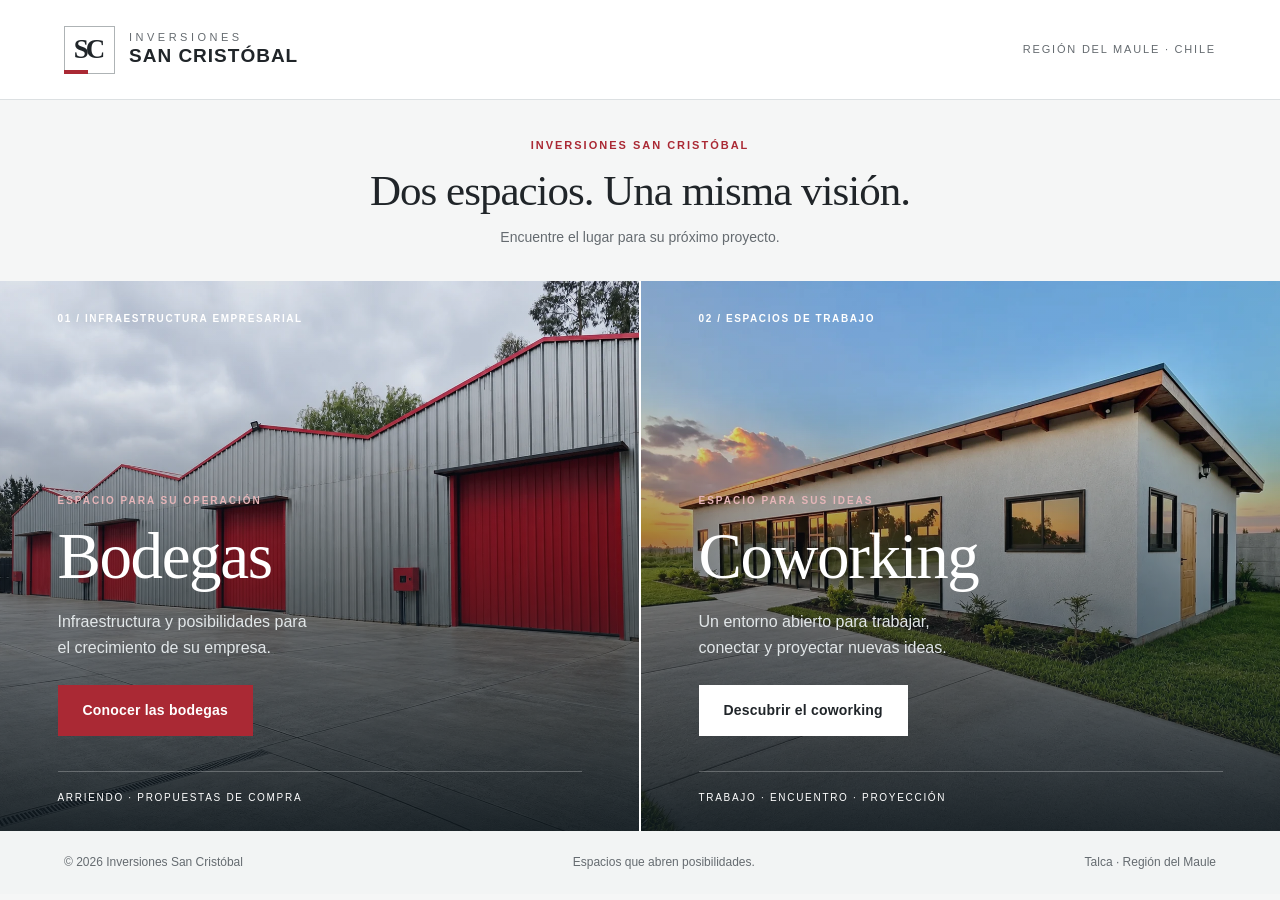
==== commit 1faae68f: "Mejorar fotos del coworking y corregir superposición del hero móvil" ====
--- a/index.html
+++ b/index.html
@@ -1 +1 @@
-<!doctype html><html lang="es"><head><meta charset="utf-8"><meta name="viewport" content="width=device-width,initial-scale=1"><title>Inversiones San Cristóbal | Bodegas & Coworking</title><meta name="description" content="Dos espacios, una visión. Conozca las bodegas y el coworking de Inversiones San Cristóbal."><link rel="icon" type="image/svg+xml" href="data:image/svg+xml,%3Csvg xmlns='http://www.w3.org/2000/svg' viewBox='0 0 32 32'%3E%3Crect width='32' height='32' fill='%23202529'/%3E%3Cpath d='M7 24V11h6v13m6 0V7h6v17' fill='none' stroke='%23bc343e' stroke-width='3'/%3E%3C/svg%3E"><link rel="stylesheet" href="style.css"></head><body class="portal-page"><header class="portal-header"><a class="brand" href="index.html" aria-label="Inversiones San Cristóbal, inicio"><span class="monogram" aria-hidden="true">SC<span></span></span><span class="brand-text"><small>INVERSIONES</small><strong>SAN CRISTÓBAL</strong></span></a><span class="portal-location">REGIÓN DEL MAULE · CHILE</span></header><main class="portal-main"><div class="portal-intro"><span class="eyebrow">INVERSIONES SAN CRISTÓBAL</span><h1>Dos espacios.<br class="mobile-only"> Una misma visión.</h1><p>Encuentre el lugar para su próximo proyecto.</p></div><div class="split-portal"><a class="portal-panel warehouse-panel" href="bodegas.html" aria-label="Conocer nuestras bodegas"><img src="assets/229619-acondicionada.webp" alt="Conjunto de bodegas con portones rojos"><div class="portal-panel-shade"></div><span class="portal-number">01 / INFRAESTRUCTURA EMPRESARIAL</span><div class="portal-panel-copy"><span class="eyebrow light">ESPACIO PARA SU OPERACIÓN</span><h2>Bodegas</h2><p>Infraestructura y posibilidades para<br>el crecimiento de su empresa.</p><span class="button red">Conocer las bodegas</span></div><span class="portal-bottom">ARRIENDO · PROPUESTAS DE COMPRA</span></a><a class="portal-panel cowork-panel" href="coworking.html" aria-label="Conocer nuestro coworking"><img src="assets/coworking-exterior.webp" alt="Edificio del coworking con ventanales y áreas verdes"><div class="portal-panel-shade"></div><span class="portal-number">02 / ESPACIOS DE TRABAJO</span><div class="portal-panel-copy"><span class="eyebrow light">ESPACIO PARA SUS IDEAS</span><h2>Coworking</h2><p>Un entorno abierto para trabajar,<br>conectar y proyectar nuevas ideas.</p><span class="button portal-cowork-button">Descubrir el coworking</span></div><span class="portal-bottom">TRABAJO · ENCUENTRO · PROYECCIÓN</span></a></div></main><footer class="portal-footer"><span>© 2026 Inversiones San Cristóbal</span><p>Espacios que abren posibilidades.</p><span>Talca · Región del Maule</span></footer></body></html>+<!doctype html><html lang="es"><head><meta charset="utf-8"><meta name="viewport" content="width=device-width,initial-scale=1"><title>Inversiones San Cristóbal | Bodegas & Coworking</title><meta name="description" content="Dos espacios, una visión. Conozca las bodegas y el coworking de Inversiones San Cristóbal."><link rel="icon" type="image/svg+xml" href="data:image/svg+xml,%3Csvg xmlns='http://www.w3.org/2000/svg' viewBox='0 0 32 32'%3E%3Crect width='32' height='32' fill='%23202529'/%3E%3Cpath d='M7 24V11h6v13m6 0V7h6v17' fill='none' stroke='%23bc343e' stroke-width='3'/%3E%3C/svg%3E"><link rel="stylesheet" href="style.css"></head><body class="portal-page"><header class="portal-header"><a class="brand" href="index.html" aria-label="Inversiones San Cristóbal, inicio"><span class="monogram" aria-hidden="true">SC<span></span></span><span class="brand-text"><small>INVERSIONES</small><strong>SAN CRISTÓBAL</strong></span></a><span class="portal-location">REGIÓN DEL MAULE · CHILE</span></header><main class="portal-main"><div class="portal-intro"><span class="eyebrow">INVERSIONES SAN CRISTÓBAL</span><h1>Dos espacios.<br class="mobile-only"> Una misma visión.</h1><p>Encuentre el lugar para su próximo proyecto.</p></div><div class="split-portal"><a class="portal-panel warehouse-panel" href="bodegas.html" aria-label="Conocer nuestras bodegas"><img src="assets/229619-acondicionada.webp" alt="Conjunto de bodegas con portones rojos"><div class="portal-panel-shade"></div><span class="portal-number">01 / INFRAESTRUCTURA EMPRESARIAL</span><div class="portal-panel-copy"><span class="eyebrow light">ESPACIO PARA SU OPERACIÓN</span><h2>Bodegas</h2><p>Infraestructura y posibilidades para<br>el crecimiento de su empresa.</p><span class="button red">Conocer las bodegas</span></div><span class="portal-bottom">ARRIENDO · PROPUESTAS DE COMPRA</span></a><a class="portal-panel cowork-panel" href="coworking.html" aria-label="Conocer nuestro coworking"><img src="assets/coworking-exterior-v2.webp" alt="Edificio del coworking con ventanales y áreas verdes"><div class="portal-panel-shade"></div><span class="portal-number">02 / ESPACIOS DE TRABAJO</span><div class="portal-panel-copy"><span class="eyebrow light">ESPACIO PARA SUS IDEAS</span><h2>Coworking</h2><p>Un entorno abierto para trabajar,<br>conectar y proyectar nuevas ideas.</p><span class="button portal-cowork-button">Descubrir el coworking</span></div><span class="portal-bottom">TRABAJO · ENCUENTRO · PROYECCIÓN</span></a></div></main><footer class="portal-footer"><span>© 2026 Inversiones San Cristóbal</span><p>Espacios que abren posibilidades.</p><span>Talca · Región del Maule</span></footer></body></html>
--- a/style.css
+++ b/style.css
@@ -4,3 +4,6 @@
 
 /* Corporate gateway and coworking */
 .mobile-only{display:none}.portal-page{background:#f5f6f6}.portal-header{height:100px}.portal-location{font-size:11px;letter-spacing:1.8px;color:var(--muted)}.portal-intro{text-align:center;padding:37px 6% 32px}.portal-intro .eyebrow{margin-bottom:10px;font-size:11px}.portal-intro h1{font-family:Georgia,serif;font-size:43px;letter-spacing:-1px;line-height:1.2}.portal-intro p{font-size:14px;color:var(--muted);margin-top:10px}.split-portal{display:grid;grid-template-columns:1fr 1fr;gap:2px;background:white}.portal-panel{position:relative;isolation:isolate;display:block;min-height:550px;overflow:hidden;color:white}.portal-panel>img{position:absolute;inset:0;height:100%;width:100%;object-fit:cover;transition:transform .7s ease;z-index:-3}.warehouse-panel>img{object-position:67% center}.cowork-panel>img{object-position:52% center}.portal-panel-shade{position:absolute;inset:0;background:linear-gradient(0deg,rgba(13,23,29,.9),rgba(13,23,29,.1) 80%);z-index:-2}.portal-panel:hover>img{transform:scale(1.035)}.portal-number{position:absolute;top:30px;left:9%;font-size:10px;font-weight:600;letter-spacing:1.6px;color:#fff}.portal-panel-copy{position:absolute;bottom:95px;left:9%;right:9%}.portal-panel-copy .eyebrow{font-size:10px;margin-bottom:15px;letter-spacing:2px}.portal-panel-copy h2{font-size:65px;line-height:1;letter-spacing:-1.4px}.portal-panel-copy p{margin:20px 0 25px;color:#e2e7e9;font-size:16px;line-height:1.6}.portal-panel-copy .button{min-width:195px}.portal-cowork-button{background:#fff;color:var(--ink)}.portal-panel:hover .portal-cowork-button{background:#e3e8e8}.portal-bottom{position:absolute;bottom:25px;left:9%;right:9%;border-top:1px solid #ffffff40;padding-top:18px;font-size:10px;letter-spacing:1.7px}.portal-footer{padding:22px 5%;border:0}.portal-footer p{margin:0}.cowork-hero .hero-img{object-position:50% 45%}.cowork-detail{display:grid;grid-template-columns:1fr 1fr;gap:7%;background:var(--paper);align-items:center}.cowork-detail-image img{width:100%;height:560px;object-fit:cover;display:block}.cowork-detail-copy h2{font-size:40px;margin-bottom:30px}.cowork-benefit{display:flex;gap:20px;border-top:1px solid var(--line);padding:20px 0}.cowork-benefit>span{font-size:12px;color:var(--red);margin-top:3px}.cowork-benefit h3{font-size:18px;font-weight:500}.cowork-benefit p{font-size:15px;color:var(--muted);margin-top:6px}.cowork-gallery .gallery-grid{grid-template-columns:repeat(3,1fr)}.cowork-gallery .gallery-item img{height:270px}.cowork-invitation .button{margin-top:25px}.cowork-conditions{color:#b7c0c5;font-size:13px;border-top:1px solid #596166;padding-top:20px;margin-top:38px}.cowork-invitation .opportunity-heading p{color:#b7c0c5}@media(min-width:1500px){.portal-panel{min-height:620px}}@media(max-width:950px){.portal-panel{min-height:515px}.portal-panel-copy h2{font-size:53px}.portal-panel-copy p{font-size:15px}.cowork-detail-copy h2{font-size:34px}.cowork-detail-image img{height:580px}.cowork-gallery .gallery-grid{grid-template-columns:repeat(2,1fr)}}@media(max-width:700px){.portal-header{height:85px}.portal-location{font-size:9px;max-width:90px;text-align:right;line-height:1.6}.mobile-only{display:block}.portal-intro{padding:29px 6%}.portal-intro h1{font-size:34px;line-height:1.15}.portal-intro .eyebrow{font-size:9px;letter-spacing:1.4px}.portal-intro p{font-size:13px}.split-portal{grid-template-columns:1fr;gap:2px}.portal-panel{min-height:455px}.portal-number{left:7%;top:25px;font-size:9px}.portal-panel-copy{left:7%;right:7%;bottom:80px}.portal-panel-copy h2{font-size:51px}.portal-panel-copy p{font-size:15px;margin:15px 0 21px}.portal-panel-copy .eyebrow{font-size:9px;margin-bottom:12px}.portal-panel-copy .button{padding:12px 20px;min-height:46px}.portal-bottom{left:7%;right:7%;font-size:9px;bottom:20px;padding-top:15px}.portal-footer{display:flex;flex-direction:column;gap:6px;padding:23px 6%;text-align:center}.portal-footer p{margin:0}.cowork-detail{grid-template-columns:1fr;gap:30px}.cowork-detail-image img{height:300px}.cowork-detail-copy h2{font-size:33px}.cowork-gallery .gallery-grid{grid-template-columns:1fr}.cowork-gallery .gallery-item img{height:270px}.cowork-conditions{font-size:12px}.cowork-invitation .opportunity-heading h2{font-size:36px}}@media(prefers-reduced-motion:reduce){.portal-panel>img{transition:none}}
+
+/* Flexible coworking hero: content and footer occupy separate layout rows. */
+.cowork-hero{height:auto;min-height:660px;display:flex;flex-direction:column;overflow:visible}.cowork-hero .hero-content{flex:1;padding-top:65px;padding-bottom:44px;min-width:0}.cowork-hero h1{font-size:clamp(2.5rem,5.2vw,4.5rem);line-height:1.08;letter-spacing:-.025em;max-width:900px}.cowork-hero h1>span,.cowork-hero h1>em{display:block}.cowork-hero .hero-content p{max-width:550px}.cowork-hero .hero-bottom{position:relative;inset:auto;margin:0 6% 25px;flex-shrink:0}.coworking-page .gallery-item img{object-fit:cover}.cowork-detail-image img{object-position:center}@media(max-width:700px){.cowork-hero{height:auto;min-height:0}.cowork-hero .hero-content{padding:44px 6% 34px}.cowork-hero h1{font-size:clamp(2rem,8.7vw,2.75rem);line-height:1.12;letter-spacing:-.02em}.cowork-hero .hero-content>.eyebrow{font-size:10px;margin-bottom:21px}.cowork-hero .hero-content p{font-size:15px;line-height:1.65;max-width:32ch;margin-top:23px}.cowork-hero .hero-content p br{display:none}.cowork-hero .hero-actions{margin-top:26px;gap:20px;align-items:flex-start}.cowork-hero .hero-actions .button{min-height:48px}.cowork-hero .hero-bottom{margin:0 6% 22px;padding-top:18px;gap:15px;align-items:center}.cowork-hero .hero-bottom a{font-size:9px;letter-spacing:1px}.cowork-hero .hero-bottom a:first-child{max-width:60%}.cowork-hero .hero-bottom a:last-child{white-space:nowrap}.cowork-hero .hero-img{object-position:62% center}.cowork-gallery .gallery-item img{height:auto;aspect-ratio:4/3}.cowork-detail-image img{height:auto;aspect-ratio:4/3}}
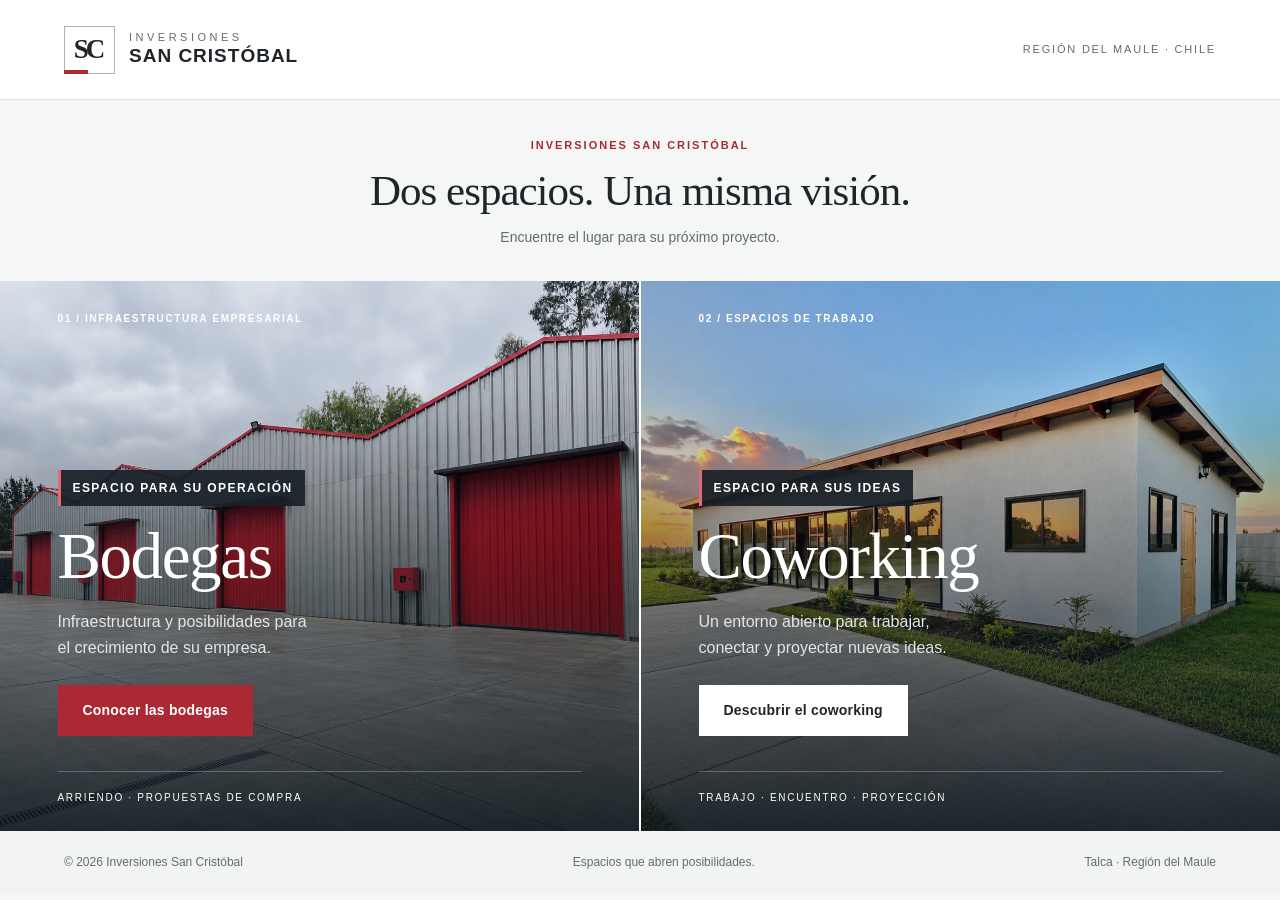
==== commit 7755bac5: "Mejorar contraste de portada, navegación táctil de galería y volver arriba" ====
--- a/index.html
+++ b/index.html
@@ -1 +1 @@
-<!doctype html><html lang="es"><head><meta charset="utf-8"><meta name="viewport" content="width=device-width,initial-scale=1"><title>Inversiones San Cristóbal | Bodegas & Coworking</title><meta name="description" content="Dos espacios, una visión. Conozca las bodegas y el coworking de Inversiones San Cristóbal."><link rel="icon" type="image/svg+xml" href="data:image/svg+xml,%3Csvg xmlns='http://www.w3.org/2000/svg' viewBox='0 0 32 32'%3E%3Crect width='32' height='32' fill='%23202529'/%3E%3Cpath d='M7 24V11h6v13m6 0V7h6v17' fill='none' stroke='%23bc343e' stroke-width='3'/%3E%3C/svg%3E"><link rel="stylesheet" href="style.css"></head><body class="portal-page"><header class="portal-header"><a class="brand" href="index.html" aria-label="Inversiones San Cristóbal, inicio"><span class="monogram" aria-hidden="true">SC<span></span></span><span class="brand-text"><small>INVERSIONES</small><strong>SAN CRISTÓBAL</strong></span></a><span class="portal-location">REGIÓN DEL MAULE · CHILE</span></header><main class="portal-main"><div class="portal-intro"><span class="eyebrow">INVERSIONES SAN CRISTÓBAL</span><h1>Dos espacios.<br class="mobile-only"> Una misma visión.</h1><p>Encuentre el lugar para su próximo proyecto.</p></div><div class="split-portal"><a class="portal-panel warehouse-panel" href="bodegas.html" aria-label="Conocer nuestras bodegas"><img src="assets/229619-acondicionada.webp" alt="Conjunto de bodegas con portones rojos"><div class="portal-panel-shade"></div><span class="portal-number">01 / INFRAESTRUCTURA EMPRESARIAL</span><div class="portal-panel-copy"><span class="eyebrow light">ESPACIO PARA SU OPERACIÓN</span><h2>Bodegas</h2><p>Infraestructura y posibilidades para<br>el crecimiento de su empresa.</p><span class="button red">Conocer las bodegas</span></div><span class="portal-bottom">ARRIENDO · PROPUESTAS DE COMPRA</span></a><a class="portal-panel cowork-panel" href="coworking.html" aria-label="Conocer nuestro coworking"><img src="assets/coworking-exterior-v2.webp" alt="Edificio del coworking con ventanales y áreas verdes"><div class="portal-panel-shade"></div><span class="portal-number">02 / ESPACIOS DE TRABAJO</span><div class="portal-panel-copy"><span class="eyebrow light">ESPACIO PARA SUS IDEAS</span><h2>Coworking</h2><p>Un entorno abierto para trabajar,<br>conectar y proyectar nuevas ideas.</p><span class="button portal-cowork-button">Descubrir el coworking</span></div><span class="portal-bottom">TRABAJO · ENCUENTRO · PROYECCIÓN</span></a></div></main><footer class="portal-footer"><span>© 2026 Inversiones San Cristóbal</span><p>Espacios que abren posibilidades.</p><span>Talca · Región del Maule</span></footer></body></html>+<!doctype html><html lang="es"><head><meta charset="utf-8"><meta name="viewport" content="width=device-width,initial-scale=1"><title>Inversiones San Cristóbal | Bodegas & Coworking</title><meta name="description" content="Dos espacios, una visión. Conozca las bodegas y el coworking de Inversiones San Cristóbal."><link rel="icon" type="image/svg+xml" href="data:image/svg+xml,%3Csvg xmlns='http://www.w3.org/2000/svg' viewBox='0 0 32 32'%3E%3Crect width='32' height='32' fill='%23202529'/%3E%3Cpath d='M7 24V11h6v13m6 0V7h6v17' fill='none' stroke='%23bc343e' stroke-width='3'/%3E%3C/svg%3E"><link rel="stylesheet" href="style.css?v=20261020-ux"></head><body class="portal-page"><header class="portal-header"><a class="brand" href="index.html" aria-label="Inversiones San Cristóbal, inicio"><span class="monogram" aria-hidden="true">SC<span></span></span><span class="brand-text"><small>INVERSIONES</small><strong>SAN CRISTÓBAL</strong></span></a><span class="portal-location">REGIÓN DEL MAULE · CHILE</span></header><main class="portal-main"><div class="portal-intro"><span class="eyebrow">INVERSIONES SAN CRISTÓBAL</span><h1>Dos espacios.<br class="mobile-only"> Una misma visión.</h1><p>Encuentre el lugar para su próximo proyecto.</p></div><div class="split-portal"><a class="portal-panel warehouse-panel" href="bodegas.html" aria-label="Conocer nuestras bodegas"><img src="assets/229619-acondicionada.webp" alt="Conjunto de bodegas con portones rojos"><div class="portal-panel-shade"></div><span class="portal-number">01 / INFRAESTRUCTURA EMPRESARIAL</span><div class="portal-panel-copy"><span class="eyebrow light">ESPACIO PARA SU OPERACIÓN</span><h2>Bodegas</h2><p>Infraestructura y posibilidades para<br>el crecimiento de su empresa.</p><span class="button red">Conocer las bodegas</span></div><span class="portal-bottom">ARRIENDO · PROPUESTAS DE COMPRA</span></a><a class="portal-panel cowork-panel" href="coworking.html" aria-label="Conocer nuestro coworking"><img src="assets/coworking-exterior-v2.webp" alt="Edificio del coworking con ventanales y áreas verdes"><div class="portal-panel-shade"></div><span class="portal-number">02 / ESPACIOS DE TRABAJO</span><div class="portal-panel-copy"><span class="eyebrow light">ESPACIO PARA SUS IDEAS</span><h2>Coworking</h2><p>Un entorno abierto para trabajar,<br>conectar y proyectar nuevas ideas.</p><span class="button portal-cowork-button">Descubrir el coworking</span></div><span class="portal-bottom">TRABAJO · ENCUENTRO · PROYECCIÓN</span></a></div></main><footer class="portal-footer"><span>© 2026 Inversiones San Cristóbal</span><p>Espacios que abren posibilidades.</p><span>Talca · Región del Maule</span></footer></body></html>
--- a/style.css
+++ b/style.css
@@ -7,3 +7,18 @@
 
 /* Flexible coworking hero: content and footer occupy separate layout rows. */
 .cowork-hero{height:auto;min-height:660px;display:flex;flex-direction:column;overflow:visible}.cowork-hero .hero-content{flex:1;padding-top:65px;padding-bottom:44px;min-width:0}.cowork-hero h1{font-size:clamp(2.5rem,5.2vw,4.5rem);line-height:1.08;letter-spacing:-.025em;max-width:900px}.cowork-hero h1>span,.cowork-hero h1>em{display:block}.cowork-hero .hero-content p{max-width:550px}.cowork-hero .hero-bottom{position:relative;inset:auto;margin:0 6% 25px;flex-shrink:0}.coworking-page .gallery-item img{object-fit:cover}.cowork-detail-image img{object-position:center}@media(max-width:700px){.cowork-hero{height:auto;min-height:0}.cowork-hero .hero-content{padding:44px 6% 34px}.cowork-hero h1{font-size:clamp(2rem,8.7vw,2.75rem);line-height:1.12;letter-spacing:-.02em}.cowork-hero .hero-content>.eyebrow{font-size:10px;margin-bottom:21px}.cowork-hero .hero-content p{font-size:15px;line-height:1.65;max-width:32ch;margin-top:23px}.cowork-hero .hero-content p br{display:none}.cowork-hero .hero-actions{margin-top:26px;gap:20px;align-items:flex-start}.cowork-hero .hero-actions .button{min-height:48px}.cowork-hero .hero-bottom{margin:0 6% 22px;padding-top:18px;gap:15px;align-items:center}.cowork-hero .hero-bottom a{font-size:9px;letter-spacing:1px}.cowork-hero .hero-bottom a:first-child{max-width:60%}.cowork-hero .hero-bottom a:last-child{white-space:nowrap}.cowork-hero .hero-img{object-position:62% center}.cowork-gallery .gallery-item img{height:auto;aspect-ratio:4/3}.cowork-detail-image img{height:auto;aspect-ratio:4/3}}
+
+/* Readable labels over photography. */
+.portal-panel-copy .eyebrow.light{display:inline-block;max-width:100%;padding:9px 12px;border-left:3px solid #e06b75;background:#182027e8;color:#fff;font-size:12px;line-height:1.5;letter-spacing:1.4px;margin-bottom:18px}
+.scroll-top{position:fixed;right:max(20px,env(safe-area-inset-right));bottom:calc(22px + env(safe-area-inset-bottom));z-index:20;width:50px;height:50px;display:grid;place-items:center;border:1px solid #ffffff85;border-radius:50%;background:var(--red);color:#fff;box-shadow:0 3px 18px #0004;font-size:27px;line-height:1}
+.scroll-top[hidden]{display:none}.scroll-top:hover{background:#89212b}
+body.modal-open{overflow:hidden}
+.lightbox{position:fixed;padding:0;overflow:hidden;max-height:94dvh}
+.lightbox>img{touch-action:pan-y pinch-zoom;user-select:none}
+.lightbox .close{z-index:3}
+.lightbox-arrow{position:absolute;top:calc(min(70dvh,750px) / 2);transform:translateY(-50%);width:46px;height:52px;border:1px solid #ffffff85;border-radius:4px;background:#182027db;color:white;font-size:38px;line-height:1;z-index:2}
+.lightbox-prev{left:10px}.lightbox-next{right:10px}
+.lightbox-bar{justify-content:center;padding:13px 60px 8px;min-height:48px}
+.swipe-hint{display:none;text-align:center;font-size:12px;color:#d4dce0;padding:0 16px 14px}
+@media(max-width:700px){.portal-panel-copy .eyebrow.light{font-size:11px;letter-spacing:1.2px;padding:8px 10px;margin-bottom:15px}.lightbox{max-width:100%;width:100%;border:0}.lightbox-bar{padding:12px 18px 8px}.lightbox-arrow{width:40px;height:48px;font-size:32px}.lightbox-prev{left:6px}.lightbox-next{right:6px}}
+@media(pointer:coarse){.swipe-hint{display:block}}
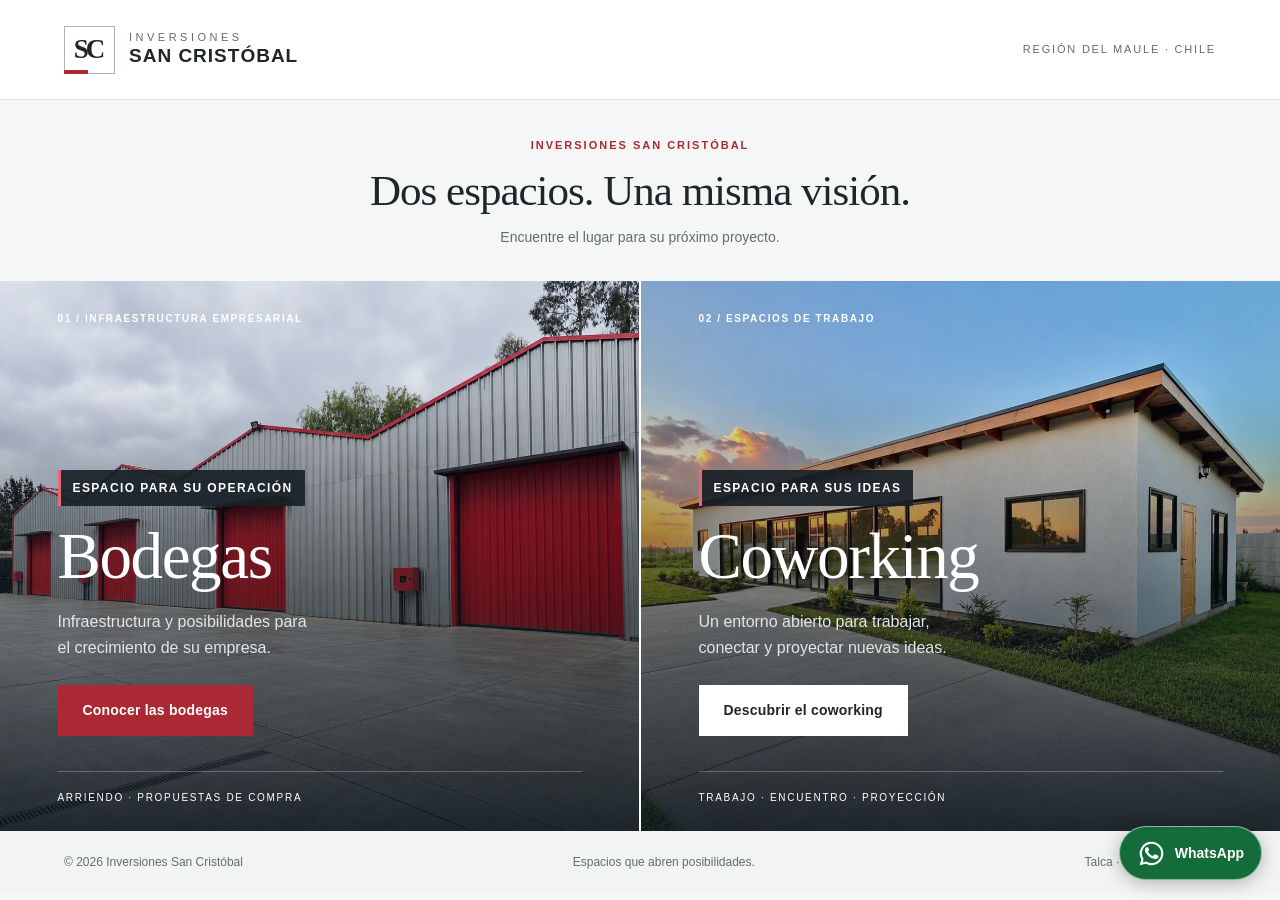
==== commit 160c510d: "Actualizar contactos, añadir WhatsApp fijo y envío de consultas con PHP" ====
--- a/index.html
+++ b/index.html
@@ -1 +1 @@
-<!doctype html><html lang="es"><head><meta charset="utf-8"><meta name="viewport" content="width=device-width,initial-scale=1"><title>Inversiones San Cristóbal | Bodegas & Coworking</title><meta name="description" content="Dos espacios, una visión. Conozca las bodegas y el coworking de Inversiones San Cristóbal."><link rel="icon" type="image/svg+xml" href="data:image/svg+xml,%3Csvg xmlns='http://www.w3.org/2000/svg' viewBox='0 0 32 32'%3E%3Crect width='32' height='32' fill='%23202529'/%3E%3Cpath d='M7 24V11h6v13m6 0V7h6v17' fill='none' stroke='%23bc343e' stroke-width='3'/%3E%3C/svg%3E"><link rel="stylesheet" href="style.css?v=20261020-ux"></head><body class="portal-page"><header class="portal-header"><a class="brand" href="index.html" aria-label="Inversiones San Cristóbal, inicio"><span class="monogram" aria-hidden="true">SC<span></span></span><span class="brand-text"><small>INVERSIONES</small><strong>SAN CRISTÓBAL</strong></span></a><span class="portal-location">REGIÓN DEL MAULE · CHILE</span></header><main class="portal-main"><div class="portal-intro"><span class="eyebrow">INVERSIONES SAN CRISTÓBAL</span><h1>Dos espacios.<br class="mobile-only"> Una misma visión.</h1><p>Encuentre el lugar para su próximo proyecto.</p></div><div class="split-portal"><a class="portal-panel warehouse-panel" href="bodegas.html" aria-label="Conocer nuestras bodegas"><img src="assets/229619-acondicionada.webp" alt="Conjunto de bodegas con portones rojos"><div class="portal-panel-shade"></div><span class="portal-number">01 / INFRAESTRUCTURA EMPRESARIAL</span><div class="portal-panel-copy"><span class="eyebrow light">ESPACIO PARA SU OPERACIÓN</span><h2>Bodegas</h2><p>Infraestructura y posibilidades para<br>el crecimiento de su empresa.</p><span class="button red">Conocer las bodegas</span></div><span class="portal-bottom">ARRIENDO · PROPUESTAS DE COMPRA</span></a><a class="portal-panel cowork-panel" href="coworking.html" aria-label="Conocer nuestro coworking"><img src="assets/coworking-exterior-v2.webp" alt="Edificio del coworking con ventanales y áreas verdes"><div class="portal-panel-shade"></div><span class="portal-number">02 / ESPACIOS DE TRABAJO</span><div class="portal-panel-copy"><span class="eyebrow light">ESPACIO PARA SUS IDEAS</span><h2>Coworking</h2><p>Un entorno abierto para trabajar,<br>conectar y proyectar nuevas ideas.</p><span class="button portal-cowork-button">Descubrir el coworking</span></div><span class="portal-bottom">TRABAJO · ENCUENTRO · PROYECCIÓN</span></a></div></main><footer class="portal-footer"><span>© 2026 Inversiones San Cristóbal</span><p>Espacios que abren posibilidades.</p><span>Talca · Región del Maule</span></footer></body></html>+<!doctype html><html lang="es"><head><meta charset="utf-8"><meta name="viewport" content="width=device-width,initial-scale=1"><title>Inversiones San Cristóbal | Bodegas & Coworking</title><meta name="description" content="Dos espacios, una visión. Conozca las bodegas y el coworking de Inversiones San Cristóbal."><link rel="icon" type="image/svg+xml" href="data:image/svg+xml,%3Csvg xmlns='http://www.w3.org/2000/svg' viewBox='0 0 32 32'%3E%3Crect width='32' height='32' fill='%23202529'/%3E%3Cpath d='M7 24V11h6v13m6 0V7h6v17' fill='none' stroke='%23bc343e' stroke-width='3'/%3E%3C/svg%3E"><link rel="stylesheet" href="style.css?v=20261021-contacto"></head><body class="portal-page"><header class="portal-header"><a class="brand" href="index.html" aria-label="Inversiones San Cristóbal, inicio"><span class="monogram" aria-hidden="true">SC<span></span></span><span class="brand-text"><small>INVERSIONES</small><strong>SAN CRISTÓBAL</strong></span></a><span class="portal-location">REGIÓN DEL MAULE · CHILE</span></header><main class="portal-main"><div class="portal-intro"><span class="eyebrow">INVERSIONES SAN CRISTÓBAL</span><h1>Dos espacios.<br class="mobile-only"> Una misma visión.</h1><p>Encuentre el lugar para su próximo proyecto.</p></div><div class="split-portal"><a class="portal-panel warehouse-panel" href="bodegas.html" aria-label="Conocer nuestras bodegas"><img src="assets/229619-acondicionada.webp" alt="Conjunto de bodegas con portones rojos"><div class="portal-panel-shade"></div><span class="portal-number">01 / INFRAESTRUCTURA EMPRESARIAL</span><div class="portal-panel-copy"><span class="eyebrow light">ESPACIO PARA SU OPERACIÓN</span><h2>Bodegas</h2><p>Infraestructura y posibilidades para<br>el crecimiento de su empresa.</p><span class="button red">Conocer las bodegas</span></div><span class="portal-bottom">ARRIENDO · PROPUESTAS DE COMPRA</span></a><a class="portal-panel cowork-panel" href="coworking.html" aria-label="Conocer nuestro coworking"><img src="assets/coworking-exterior-v2.webp" alt="Edificio del coworking con ventanales y áreas verdes"><div class="portal-panel-shade"></div><span class="portal-number">02 / ESPACIOS DE TRABAJO</span><div class="portal-panel-copy"><span class="eyebrow light">ESPACIO PARA SUS IDEAS</span><h2>Coworking</h2><p>Un entorno abierto para trabajar,<br>conectar y proyectar nuevas ideas.</p><span class="button portal-cowork-button">Descubrir el coworking</span></div><span class="portal-bottom">TRABAJO · ENCUENTRO · PROYECCIÓN</span></a></div></main><footer class="portal-footer"><span>© 2026 Inversiones San Cristóbal</span><p>Espacios que abren posibilidades.</p><span>Talca · Región del Maule</span></footer><div class="floating-actions"><button type="button" class="scroll-top" id="scroll-top" aria-label="Volver arriba" hidden><span aria-hidden="true">↑</span></button><a class="whatsapp-fixed" href="https://wa.me/56995553544?text=Hola%2C%20quisiera%20informaci%C3%B3n%20sobre%20Inversiones%20San%20Crist%C3%B3bal." target="_blank" rel="noopener noreferrer" aria-label="Consultar por WhatsApp"><svg viewBox="0 0 32 32" aria-hidden="true" focusable="false"><path fill="currentColor" d="M16 3a13 13 0 0 0-11.2 19.6L3 29l6.6-1.7A13 13 0 1 0 16 3Zm0 23.6a10.5 10.5 0 0 1-5.4-1.5l-.4-.2-3.9 1 1-3.8-.2-.4A10.6 10.6 0 1 1 16 26.6Z"/><path fill="currentColor" d="M12.2 9.6c-.3-.6-.5-.6-.8-.6h-.7c-.3 0-.6.1-.8.4-.8.8-1.2 1.8-1.1 2.9 0 1.7 1.3 3.4 1.5 3.6.2.2 2.6 4 6.3 5.4 3 1.1 3.7.8 4.4.7.7-.1 2.1-.9 2.4-1.7.3-.9.3-1.6.2-1.7-.1-.2-.3-.3-.7-.5l-2.8-1.3c-.4-.1-.6-.2-.9.2l-1.2 1.4c-.2.2-.4.3-.8.1a10.4 10.4 0 0 1-3-1.8 11.6 11.6 0 0 1-2-2.5c-.2-.4 0-.5.1-.7l.6-.7.4-.6c.1-.2 0-.5 0-.7l-1.1-2.6Z"/></svg><span>WhatsApp</span></a></div><script src="app.js?v=20261021-contacto"></script></body></html>
--- a/style.css
+++ b/style.css
@@ -22,3 +22,16 @@
 .swipe-hint{display:none;text-align:center;font-size:12px;color:#d4dce0;padding:0 16px 14px}
 @media(max-width:700px){.portal-panel-copy .eyebrow.light{font-size:11px;letter-spacing:1.2px;padding:8px 10px;margin-bottom:15px}.lightbox{max-width:100%;width:100%;border:0}.lightbox-bar{padding:12px 18px 8px}.lightbox-arrow{width:40px;height:48px;font-size:32px}.lightbox-prev{left:6px}.lightbox-next{right:6px}}
 @media(pointer:coarse){.swipe-hint{display:block}}
+
+
+/* Contact actions stay clear of page content and each other. */
+.floating-actions{position:fixed;right:max(18px,env(safe-area-inset-right));bottom:calc(20px + env(safe-area-inset-bottom));display:flex;flex-direction:column;align-items:flex-end;gap:12px;z-index:20}
+.floating-actions .scroll-top{position:static;flex-shrink:0}
+.whatsapp-fixed{display:inline-flex;align-items:center;justify-content:center;gap:9px;min-width:54px;height:54px;padding:0 17px;border:1px solid #ffffff85;border-radius:28px;background:#146c3b;color:#fff;font-size:14px;font-weight:700;box-shadow:0 3px 18px #0004}
+.whatsapp-fixed:hover{background:#10552f}.whatsapp-fixed svg{width:29px;height:29px;flex-shrink:0}
+.contact-details a{overflow-wrap:anywhere}.contact-details a:hover{text-decoration:underline}
+.form-trap{position:absolute;width:1px;height:1px;overflow:hidden;clip-path:inset(50%);white-space:nowrap}
+.form-status{margin-top:15px;font-size:14px;overflow-wrap:anywhere}.form-status:empty{display:none}.form-status[data-state="error"]{color:#9b202c}.form-status[data-state="success"]{color:#146c3b}
+form button:disabled{opacity:.65;cursor:wait}
+footer{padding-bottom:110px}
+@media(max-width:700px){.whatsapp-fixed{width:54px;padding:0}.whatsapp-fixed span{display:none}.floating-actions{right:max(16px,env(safe-area-inset-right))}.contact-details strong{max-width:100%;font-size:16px}}
